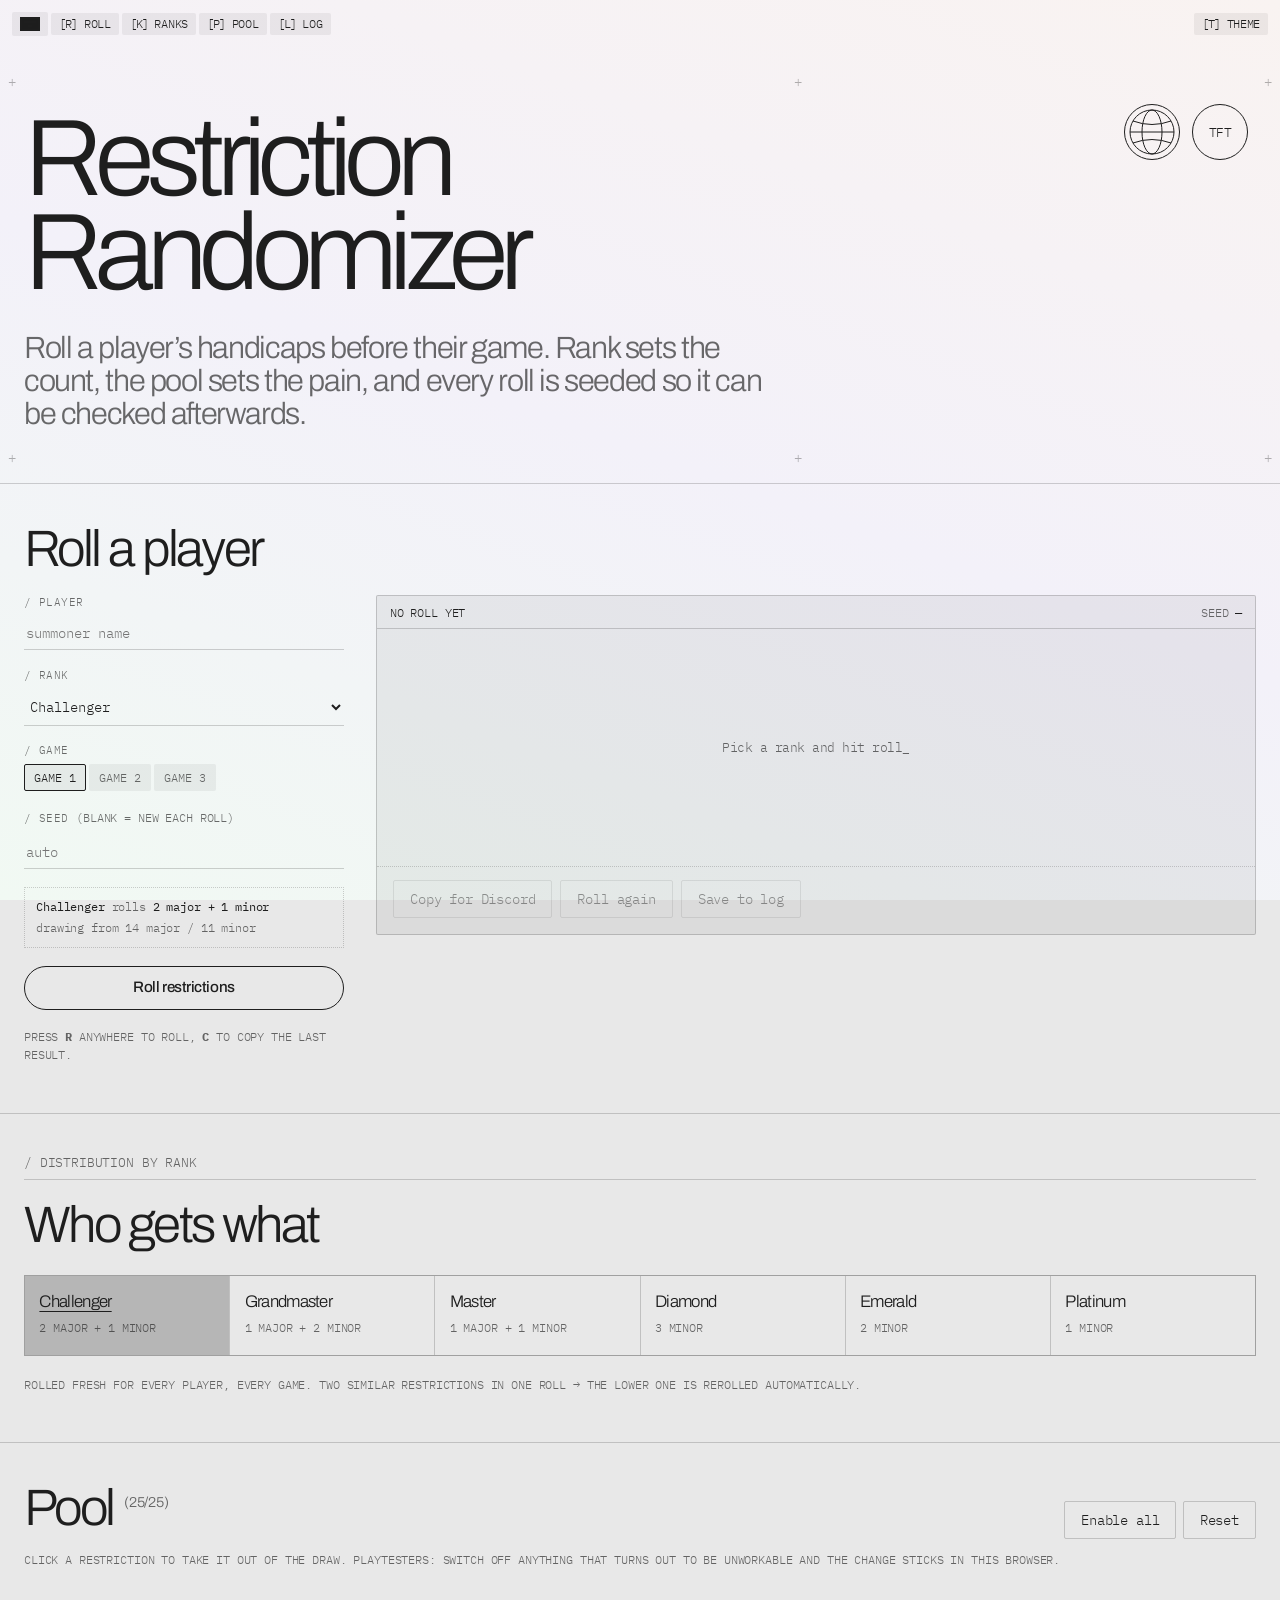
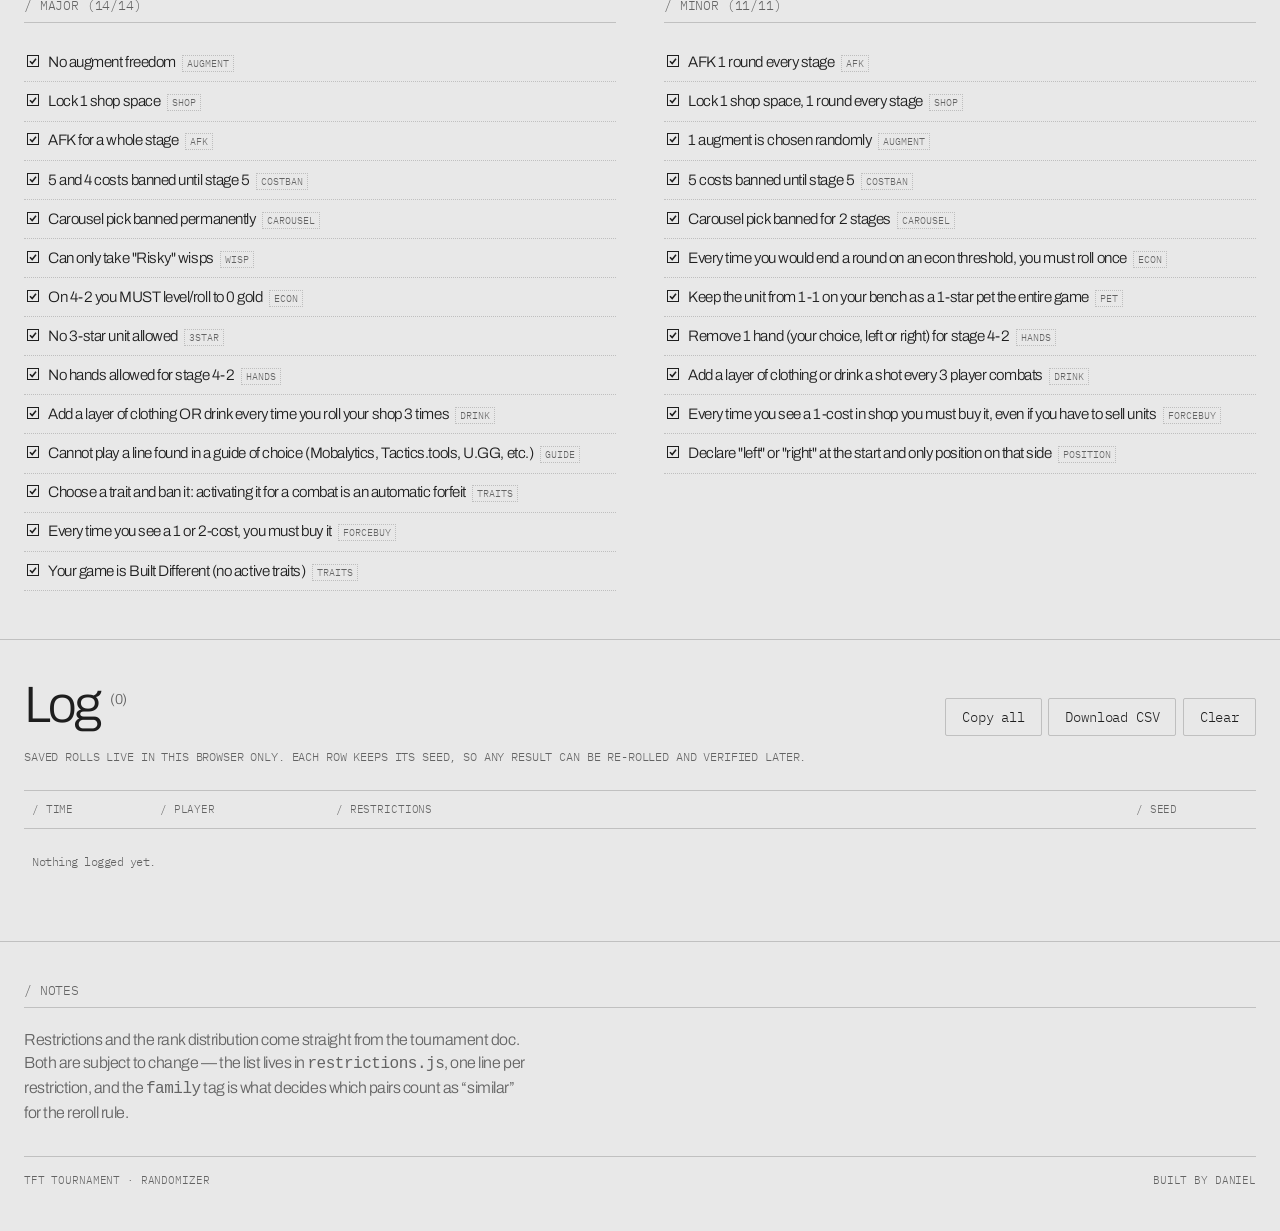
==== index.html @ 8d479c59 "TFT tournament restriction randomizer" ====
<!DOCTYPE html>
<html lang="en">
<head>
<meta charset="UTF-8">
<meta name="viewport" content="width=device-width, initial-scale=1.0">
<title>TFT Restriction Randomizer</title>
<meta name="description" content="Rolls major and minor restrictions per player, per game, by rank — for the TFT tournament.">
<link rel="preconnect" href="https://fonts.googleapis.com">
<link rel="preconnect" href="https://fonts.gstatic.com" crossorigin>
<link href="https://fonts.googleapis.com/css2?family=Archivo:wght@200;300;400;500&family=IBM+Plex+Mono:wght@300;400&display=swap" rel="stylesheet">
<link rel="stylesheet" href="styles.css">
<script>document.documentElement.classList.add('js');try{var t=localStorage.getItem('tft.theme');if(t&&t!=='light')document.documentElement.setAttribute('data-theme',t);if(matchMedia('(prefers-reduced-motion: reduce)').matches)document.documentElement.classList.add('motion-reduced');}catch(e){}</script>
<link rel="icon" href="data:image/svg+xml,<svg xmlns='http://www.w3.org/2000/svg' viewBox='0 0 16 16'><rect width='16' height='16' fill='%23011627'/><rect x='3' y='3' width='10' height='4' fill='%23F0C078'/><rect x='3' y='9' width='4' height='4' fill='%23EF5350'/><rect x='9' y='9' width='4' height='4' fill='%2375D1C4'/></svg>">
</head>
<body>

<header class="topbar">
  <a class="topbar__flag" href="#top" aria-label="Top">
    <svg viewBox="0 0 20 14" width="20" height="14" aria-hidden="true"><rect width="20" height="14" fill="var(--teal)"/><rect x="2" y="2" width="16" height="10" fill="var(--panel)"/><rect x="4" y="4" width="12" height="2" fill="var(--teal)"/><rect x="8" y="8" width="4" height="2" fill="var(--teal)"/></svg>
  </a>
  <nav class="topbar__nav" aria-label="Primary">
    <a href="#roll" data-key="r"><span class="key">[R]</span> <span class="lbl">ROLL</span></a>
    <a href="#ranks" data-key="k"><span class="key">[K]</span> <span class="lbl">RANKS</span></a>
    <a href="#pool" data-key="p"><span class="key">[P]</span> <span class="lbl">POOL</span></a>
    <a href="#log" data-key="l"><span class="key">[L]</span> <span class="lbl">LOG</span></a>
  </nav>
  <button class="topbar__btn" id="themeBtn"><span class="key">[T]</span> <span class="lbl">THEME</span></button>
</header>

<main id="top">

  <!-- ============ HERO ============ -->
  <section class="hero">
    <span class="plus" style="top:1.5rem;left:0.5rem">+</span>
    <span class="plus" style="top:1.5rem;left:62%;--d:0.4s">+</span>
    <span class="plus" style="top:1.5rem;right:0.5rem;--d:0.8s">+</span>
    <span class="plus" style="bottom:1rem;left:0.5rem;--d:1.2s">+</span>
    <span class="plus" style="bottom:1rem;left:62%;--d:0.6s">+</span>
    <span class="plus" style="bottom:1rem;right:0.5rem;--d:0.2s">+</span>

    <div class="hero__stamps">
      <span class="stamp stamp--globe" aria-hidden="true">
        <svg viewBox="0 0 48 48" width="48" height="48" fill="none" stroke="var(--gold)" stroke-width="1">
          <circle cx="24" cy="24" r="22"/>
          <ellipse cx="24" cy="24" rx="10" ry="22"/>
          <line x1="2" y1="24" x2="46" y2="24"/>
          <path d="M5 13 Q24 20 43 13"/>
          <path d="M5 35 Q24 28 43 35"/>
        </svg>
      </span>
      <span class="stamp" aria-hidden="true">TFT</span>
    </div>

    <h1 class="hero__title">Restriction <em>Randomizer</em></h1>
    <p class="hero__sub">Roll a player&rsquo;s handicaps before their game. Rank sets the count, the pool sets the pain, and every roll is seeded so it can be checked afterwards.</p>
  </section>

  <!-- ============ ROLLER ============ -->
  <section class="roll" id="roll">
    <div class="roll__head" data-reveal>
      <h2 class="title">Roll a player</h2>
    </div>
    <div class="roll__body">
      <div class="controls" data-reveal>
        <div class="field">
          <label for="playerName">/ Player</label>
          <input id="playerName" type="text" placeholder="summoner name" autocomplete="off" spellcheck="false">
        </div>

        <div class="field">
          <label for="rankSelect">/ Rank</label>
          <select id="rankSelect"></select>
        </div>

        <div class="field">
          <label id="gameLabel">/ Game</label>
          <div class="seg" id="gameSeg" role="group" aria-labelledby="gameLabel"></div>
        </div>

        <div class="field">
          <label for="seedInput">/ Seed <span class="hint">(blank = new each roll)</span></label>
          <input id="seedInput" type="text" placeholder="auto" autocomplete="off" spellcheck="false">
        </div>

        <div class="dist" id="distBox"></div>

        <button class="btn btn--pill btn--accent" id="rollBtn">Roll restrictions</button>
        <p class="hint">Press <b>R</b> anywhere to roll, <b>C</b> to copy the last result.</p>
      </div>

      <div class="plate" data-reveal>
        <div class="plate__bar">
          <span class="plate__who" id="plateWho">NO ROLL YET</span>
          <span id="plateRank"></span>
          <span class="plate__seed">SEED <b id="plateSeed">&mdash;</b></span>
        </div>
        <div class="plate__body" id="plateBody">
          <div class="plate__empty">
            <span>Pick a rank and hit roll</span>
          </div>
        </div>
        <div class="plate__actions">
          <button class="btn" id="copyBtn" disabled>Copy for Discord</button>
          <button class="btn" id="againBtn" disabled>Roll again</button>
          <button class="btn" id="saveBtn" disabled>Save to log</button>
        </div>
      </div>
    </div>
  </section>

  <!-- ============ RANKS ============ -->
  <section class="ranks" id="ranks">
    <div class="section-label">/ DISTRIBUTION BY RANK</div>
    <h2 class="title" data-reveal>Who gets what</h2>
    <div class="ranks__grid" id="ranksGrid" data-reveal></div>
    <p class="hint" style="margin-top:1.25rem">Rolled fresh for every player, every game. Two similar restrictions in one roll &rarr; the lower one is rerolled automatically.</p>
  </section>

  <!-- ============ POOL ============ -->
  <section class="pool" id="pool">
    <div class="pool__head">
      <h2 class="title" data-reveal>Pool <span class="count" id="poolCount"></span></h2>
      <div class="pool__tools">
        <button class="btn" id="poolAll">Enable all</button>
        <button class="btn" id="poolReset">Reset</button>
      </div>
    </div>
    <p class="hint" style="margin-top:0.75rem">Click a restriction to take it out of the draw. Playtesters: switch off anything that turns out to be unworkable and the change sticks in this browser.</p>
    <div class="pool__cols">
      <div>
        <div class="section-label">/ MAJOR <span class="count" id="majorCount"></span></div>
        <div id="majorList"></div>
      </div>
      <div>
        <div class="section-label">/ MINOR <span class="count" id="minorCount"></span></div>
        <div id="minorList"></div>
      </div>
    </div>
  </section>

  <!-- ============ LOG ============ -->
  <section class="log" id="log">
    <div class="log__head-row">
      <h2 class="title" data-reveal>Log <span class="count" id="logCount"></span></h2>
      <div class="log__tools">
        <button class="btn" id="logCopy">Copy all</button>
        <button class="btn" id="logCsv">Download CSV</button>
        <button class="btn" id="logClear">Clear</button>
      </div>
    </div>
    <p class="hint" style="margin-top:0.75rem">Saved rolls live in this browser only. Each row keeps its seed, so any result can be re-rolled and verified later.</p>
    <div class="log__table">
      <div class="log__head">
        <span>/ TIME</span><span>/ PLAYER</span><span>/ RESTRICTIONS</span><span>/ SEED</span>
      </div>
      <div id="logRows"></div>
    </div>
  </section>

  <!-- ============ FOOTER ============ -->
  <footer class="footer">
    <div class="section-label">/ NOTES</div>
    <p class="footer__blurb">Restrictions and the rank distribution come straight from the tournament doc. Both are subject to change &mdash; the list lives in <code>restrictions.js</code>, one line per restriction, and the <code>family</code> tag is what decides which pairs count as &ldquo;similar&rdquo; for the reroll rule.</p>
    <div class="foot">
      <span>TFT TOURNAMENT &middot; RANDOMIZER</span>
      <span>BUILT BY DANIEL</span>
    </div>
  </footer>

</main>

<div class="toast" id="toast" role="status" aria-live="polite"></div>

<script src="restrictions.js"></script>
<script src="app.js"></script>
</body>
</html>
---- styles.css ----
/* TFT Restriction Randomizer — design tokens lifted from dehpeh.dev so the two
   sites read as the same hand. Light is the default; the others override the
   same token names. */
:root {
  --red: #7A1F1F;
  --bg: #E8E8E8;
  --bg-image: linear-gradient(20deg, #F1F9F3, #F3F1F9, #F9F3F1);
  --panel: rgba(30, 30, 30, 0.06);
  --line: rgba(30, 30, 30, 0.2);
  --dim: rgba(30, 30, 30, 0.66);
  --bright: #1E1E1E;
  --teal: #1E1E1E;
  --purple: #1E1E1E;
  --gold: #1E1E1E;
  --blue: #1E1E1E;
  --sans: "Archivo", "Helvetica Neue", Helvetica, Arial, sans-serif;
  --mono: "IBM Plex Mono", "SF Mono", Menlo, monospace;
}

[data-theme="night-owl"] {
  --red: #EF5350;
  --bg: #011627;
  --bg-image: none;
  --panel: #0A2534;
  --line: #14344B;
  --dim: #5F7D97;
  --bright: #C0C7D1;
  --teal: #75D1C4;
  --purple: #9372C9;
  --gold: #F0C078;
  --blue: #6E9CF1;
}

[data-theme="amber"] {
  --red: #FF6B00;
  --bg: #0B0700;
  --bg-image: none;
  --panel: #1A1200;
  --line: #3D2B00;
  --dim: #8A6A1F;
  --bright: #FFB000;
  --teal: #FFC547;
  --purple: #D98A00;
  --gold: #FFB000;
  --blue: #FFC547;
  --sans: "IBM Plex Mono", "SF Mono", Menlo, monospace;
}

[data-theme="paper"] {
  --red: #8B2E1E;
  --bg: #FBFAF7;
  --bg-image: none;
  --panel: rgba(20, 20, 18, 0.05);
  --line: rgba(20, 20, 18, 0.18);
  --dim: rgba(20, 20, 18, 0.6);
  --bright: #141412;
  --teal: #7A4A1E;
  --purple: #7A4A1E;
  --gold: #7A4A1E;
  --blue: #7A4A1E;
}

* { margin: 0; padding: 0; box-sizing: border-box; }

html { scroll-behavior: smooth; }

body {
  background-color: var(--bg);
  background-image: var(--bg-image);
  background-attachment: fixed;
  color: var(--dim);
  font-family: var(--sans);
  font-weight: 300;
  letter-spacing: -0.03em;
  -webkit-font-smoothing: antialiased;
}

a { color: inherit; text-decoration: none; }

/* ============ MOTION ============ */
:root { --ease: cubic-bezier(0.19, 1, 0.22, 1); }

@keyframes fadein { from { opacity: 0; } to { opacity: 1; } }
@keyframes rise { from { opacity: 0; transform: translateY(16px); } to { opacity: 1; transform: none; } }
@keyframes blink { 0%, 50% { opacity: 1; } 51%, 100% { opacity: 0; } }
@keyframes drift { from { transform: translateY(0); } to { transform: translateY(4px); } }
@keyframes spin { from { transform: rotate(0deg); } to { transform: rotate(360deg); } }
@keyframes lockin {
  0% { transform: translateY(-10px); opacity: 0.35; }
  60% { transform: translateY(2px); opacity: 1; }
  100% { transform: none; opacity: 1; }
}

.js [data-reveal] { opacity: 0; transform: translateY(18px); }
.js [data-reveal].is-in {
  opacity: 1;
  transform: none;
  transition: opacity 0.5s linear, transform 0.65s var(--ease);
  transition-delay: var(--d, 0ms);
}

.hero__title { animation: rise 0.85s var(--ease) both; }
.hero__sub { animation: rise 0.85s var(--ease) 0.1s both; }
.hero__stamps { animation: fadein 0.8s ease 0.5s both; }
.plus { animation: drift 3.5s ease-in-out infinite alternate; animation-delay: var(--d, 0s); }

.theming, .theming *, .theming *::before, .theming *::after {
  transition: background-color 0.35s linear, color 0.35s linear,
              border-color 0.35s linear, fill 0.35s linear !important;
}

html.motion-reduced *,
html.motion-reduced *::before,
html.motion-reduced *::after {
  animation-duration: 0.001ms !important;
  animation-iteration-count: 1 !important;
  transition-duration: 0.001ms !important;
}

/* ============ SLOW SPECTRUM ============
   One clock for the page, same as dehpeh.dev: a registered hue swept on :root
   so every accent painted with it is at the same point in the sweep. */
@property --spectrum-hue { syntax: "<angle>"; inherits: false; initial-value: 0deg; }
@property --spectrum { syntax: "<color>"; inherits: true; initial-value: #F2A9CE; }

@keyframes spectrum-cycle { to { --spectrum-hue: 360deg; } }

:root {
  --spectrum: hsl(var(--spectrum-hue) 80% 78%);
  --spectrum-ink: #1E1E1E;
  animation: spectrum-cycle 24s linear infinite;
}

html.motion-reduced { animation: none; --spectrum-hue: 320deg; }

::selection { background: var(--spectrum); color: var(--spectrum-ink); }

/* ============ TOP BAR ============ */
.topbar {
  position: sticky;
  top: 0;
  z-index: 50;
  display: flex;
  align-items: center;
  gap: 3px;
  padding: 12px;
  background: transparent;
}

.topbar__flag {
  display: grid;
  place-items: center;
  padding: 5px 8px;
  background: var(--panel);
  border-radius: 2px;
}

.topbar__nav { display: flex; gap: 3px; flex-wrap: wrap; }

.topbar__nav a,
.topbar__btn {
  font-family: var(--mono);
  font-size: 12px;
  font-weight: 300;
  line-height: 1;
  letter-spacing: -0.025em;
  text-transform: uppercase;
  color: var(--teal);
  background: var(--panel);
  border: none;
  border-radius: 2px;
  padding: 5px 8px;
  cursor: pointer;
  transition: background 0.15s, color 0.15s;
}

.topbar__nav a:hover,
.topbar__btn:hover { background: var(--teal); color: var(--bg); }

.topbar__btn { margin-left: auto; }

.key { letter-spacing: -0.08em; }

/* Narrow phones: the bracketed key is the whole chip, so the bar stays on one
   line instead of wrapping over the first heading. */
@media (max-width: 620px) {
  .topbar .lbl { display: none; }
  .topbar__nav a, .topbar__btn { padding: 5px 6px; }
}

/* ============ SHARED ============ */
.section-label {
  font-family: var(--mono);
  font-weight: 300;
  font-size: 0.8rem;
  text-transform: uppercase;
  letter-spacing: 0.04em;
  color: var(--dim);
  border-bottom: 1px solid var(--line);
  padding-bottom: 0.5rem;
  margin-bottom: 1.25rem;
}

.btn {
  display: inline-block;
  font-family: var(--mono);
  font-size: 0.85rem;
  color: var(--bright);
  background: transparent;
  border: 1px solid var(--line);
  border-radius: 2px;
  padding: 0.55rem 1rem;
  cursor: pointer;
  transition: background 0.15s, color 0.15s, border-color 0.15s;
}

.btn:hover { background: var(--bright); color: var(--bg); border-color: var(--bright); }
.btn:disabled { opacity: 0.45; cursor: not-allowed; }
.btn:disabled:hover { background: transparent; color: var(--bright); border-color: var(--line); }

.btn.btn--pill {
  display: block;
  width: 100%;
  text-align: center;
  font-family: var(--sans);
  font-size: 0.95rem;
  font-weight: 500;
  letter-spacing: -0.03em;
  border-radius: 99px;
  padding: 12px 12px 14px;
}

.btn--accent { color: var(--teal); border-color: var(--teal); }
.btn--accent:hover { background: var(--teal); border-color: var(--teal); color: var(--bg); }

.count { color: var(--dim); font-weight: 300; }

.title .count {
  font-size: 0.28em;
  letter-spacing: -0.02em;
  vertical-align: super;
  margin-left: 0.15em;
}

.section-label, .btn, .slot__tier, .slot__meta, .slot__reroll,
.field label, .rank-card__dist, .log__head, .log__row, .foot, .pool__item,
.hint, .dist, .plate__bar, .notice, .toast { font-weight: 300; letter-spacing: -0.012em; }

button, input, select { font-weight: 300; }

.plus {
  position: absolute;
  font-family: var(--mono);
  color: var(--dim);
  opacity: 0.5;
  font-size: 0.9rem;
  pointer-events: none;
}

.title {
  font-size: clamp(2rem, 4.5vw, 3.2rem);
  font-weight: 300;
  letter-spacing: -0.05em;
  line-height: 1;
  color: var(--bright);
}

.hint {
  font-family: var(--mono);
  font-size: 0.72rem;
  text-transform: uppercase;
  color: var(--dim);
  line-height: 1.6;
}

/* ============ HERO ============ */
.hero {
  position: relative;
  padding: 4rem 1.5rem 3.25rem;
  border-bottom: 1px solid var(--line);
}

.hero__title {
  font-size: clamp(2.6rem, 8.5vw, 7rem);
  font-weight: 300;
  line-height: 0.86;
  letter-spacing: -0.07em;
  color: var(--bright);
  max-width: 14ch;
}

.hero__title em { font-style: normal; color: var(--teal); }

.hero__sub {
  margin-top: 2rem;
  font-size: clamp(1.15rem, 2.4vw, 2rem);
  font-weight: 300;
  line-height: 1.08;
  letter-spacing: -0.045em;
  max-width: 42ch;
}

.hero__stamps {
  position: absolute;
  top: 3.5rem;
  right: 2rem;
  display: flex;
  gap: 0.75rem;
}

.stamp {
  display: grid;
  place-items: center;
  width: 56px;
  height: 56px;
  border: 1px solid var(--gold);
  border-radius: 50%;
  color: var(--gold);
  font-family: var(--mono);
  font-size: 0.8rem;
}

.stamp--globe svg { animation: spin 14s linear infinite; }

@media (max-width: 700px) { .hero__stamps { display: none; } }

/* ============ ROLLER ============ */
.roll { border-bottom: 1px solid var(--line); }

.roll__head { padding: 2.5rem 1.5rem 1.25rem; }

.roll__body {
  display: grid;
  grid-template-columns: 320px minmax(0, 1fr);
  gap: 2rem;
  padding: 0 1.5rem 3rem;
  align-items: start;
}

@media (max-width: 900px) {
  .roll__body { grid-template-columns: 1fr; }
}

/* --- controls --- */
.controls { display: flex; flex-direction: column; gap: 1.1rem; }

.field { display: flex; flex-direction: column; gap: 0.45rem; }

.field label {
  font-family: var(--mono);
  font-size: 0.7rem;
  text-transform: uppercase;
  letter-spacing: 0.04em;
  color: var(--dim);
}

.field input,
.field select {
  font-family: var(--mono);
  font-size: 0.9rem;
  color: var(--bright);
  background: transparent;
  border: none;
  border-bottom: 1px solid var(--line);
  border-radius: 0;
  padding: 0.45rem 0.1rem;
  outline: none;
  transition: border-color 0.15s;
}

.field input:focus,
.field select:focus { border-bottom-color: var(--teal); }

.field select { cursor: pointer; }
.field select option { background: var(--bg); color: var(--bright); }

.seg { display: flex; gap: 3px; flex-wrap: wrap; }

.seg button {
  font-family: var(--mono);
  font-size: 0.75rem;
  text-transform: uppercase;
  color: var(--dim);
  background: var(--panel);
  border: 1px solid transparent;
  border-radius: 2px;
  padding: 5px 9px;
  cursor: pointer;
  transition: color 0.15s, border-color 0.15s, background 0.15s;
}

.seg button:hover { color: var(--bright); }
.seg button[aria-pressed="true"] { color: var(--bright); border-color: var(--bright); }

.dist {
  font-family: var(--mono);
  font-size: 0.75rem;
  color: var(--dim);
  border: 1px dotted var(--line);
  padding: 0.6rem 0.7rem;
  line-height: 1.7;
}

.dist strong { color: var(--bright); font-weight: 400; }

/* --- result plate --- */
.plate {
  border: 1px solid var(--line);
  border-radius: 2px;
  background: var(--panel);
  min-height: 340px;
  display: flex;
  flex-direction: column;
}

.plate__bar {
  display: flex;
  align-items: center;
  gap: 0.6rem;
  flex-wrap: wrap;
  padding: 0.55rem 0.8rem;
  border-bottom: 1px solid var(--line);
  font-family: var(--mono);
  font-size: 0.72rem;
  text-transform: uppercase;
  color: var(--dim);
}

.plate__who { color: var(--bright); }
.plate__seed { margin-left: auto; }
.plate__seed b { color: var(--bright); font-weight: 400; }

.plate__body { padding: 1rem; display: flex; flex-direction: column; gap: 0.6rem; flex: 1; }

.plate__empty {
  flex: 1;
  display: grid;
  place-items: center;
  text-align: center;
  font-family: var(--mono);
  font-size: 0.8rem;
  color: var(--dim);
  padding: 2rem 1rem;
  line-height: 1.9;
}

.plate__empty span::after { content: "_"; animation: blink 1.2s step-end infinite; }

.slot {
  display: grid;
  grid-template-columns: 6.5rem minmax(0, 1fr) auto;
  gap: 0.4rem 0.9rem;
  align-items: start;
  border: 1px solid var(--line);
  border-radius: 2px;
  padding: 0.85rem 0.9rem;
}

.slot.is-locked { animation: lockin 0.45s var(--ease) both; }

.slot__tier {
  font-family: var(--mono);
  font-size: 0.72rem;
  text-transform: uppercase;
  letter-spacing: 0.04em;
  border: 1px dotted currentColor;
  padding: 3px 6px;
  justify-self: start;
  white-space: nowrap;
}

.slot--major .slot__tier { color: var(--red); }
.slot--minor .slot__tier { color: var(--blue); }

.slot__text {
  font-size: clamp(1.05rem, 1.7vw, 1.4rem);
  font-weight: 300;
  letter-spacing: -0.04em;
  line-height: 1.2;
  color: var(--bright);
  min-height: 1.2em;
}

.slot.is-spinning .slot__text { color: var(--dim); }

.slot__meta {
  grid-column: 2;
  font-family: var(--mono);
  font-size: 0.66rem;
  text-transform: uppercase;
  color: var(--dim);
}

.slot__reroll {
  font-family: var(--mono);
  font-size: 0.66rem;
  text-transform: uppercase;
  color: var(--dim);
  background: none;
  border: 1px dotted var(--dim);
  border-radius: 2px;
  padding: 2px 6px;
  cursor: pointer;
  transition: color 0.15s, border-color 0.15s;
  align-self: start;
  justify-self: end;
}

.slot__reroll:hover { color: var(--teal); border-color: var(--teal); }
.slot.is-spinning .slot__reroll { visibility: hidden; }

/* On a phone the three-column slot squeezes the restriction into a two-word
   column, so the chips take a row of their own and the text runs full width. */
@media (max-width: 620px) {
  .slot { grid-template-columns: 1fr auto; }
  .slot__text, .slot__meta { grid-column: 1 / -1; }
}

.plate__actions {
  display: flex;
  gap: 0.5rem;
  flex-wrap: wrap;
  padding: 0.8rem 1rem 1rem;
  border-top: 1px dotted var(--line);
}

.notice {
  font-family: var(--mono);
  font-size: 0.72rem;
  text-transform: uppercase;
  color: var(--red);
  border: 1px dotted var(--red);
  padding: 0.5rem 0.6rem;
  line-height: 1.5;
}

/* ============ RANK REFERENCE ============ */
.ranks { padding: 2.5rem 1.5rem 3rem; border-bottom: 1px solid var(--line); }

.ranks__grid {
  display: grid;
  grid-template-columns: repeat(auto-fit, minmax(min(100%, 10rem), 1fr));
  gap: 1px;
  margin-top: 1.5rem;
  background: var(--line);
  border: 1px solid var(--line);
}

.rank-card {
  background: var(--bg);
  padding: 1rem 0.9rem 1.1rem;
  display: flex;
  flex-direction: column;
  gap: 0.5rem;
  cursor: pointer;
  border: none;
  text-align: left;
  font-family: var(--sans);
  transition: background 0.12s linear;
}

.rank-card:hover { background: var(--spectrum); }
.rank-card:hover .rank-card__name,
.rank-card:hover .rank-card__dist { color: var(--spectrum-ink); }

.rank-card[aria-pressed="true"] { background: var(--panel); }
.rank-card[aria-pressed="true"] .rank-card__name { text-decoration: underline; text-underline-offset: 4px; }

.rank-card__name {
  font-size: 1.05rem;
  letter-spacing: -0.04em;
  color: var(--bright);
}

.rank-card__dist {
  font-family: var(--mono);
  font-size: 0.72rem;
  text-transform: uppercase;
  color: var(--dim);
  line-height: 1.6;
}

/* ============ POOL ============ */
.pool { padding: 2.5rem 1.5rem 3rem; border-bottom: 1px solid var(--line); }

.pool__head, .log__head-row {
  display: flex;
  align-items: baseline;
  justify-content: space-between;
  gap: 1rem;
  flex-wrap: wrap;
}

.pool__tools, .log__tools { display: flex; gap: 0.4rem; flex-wrap: wrap; }

.pool__cols {
  display: grid;
  grid-template-columns: repeat(auto-fit, minmax(min(100%, 22rem), 1fr));
  gap: 2rem 3rem;
  margin-top: 1.75rem;
}

.pool__item {
  display: flex;
  align-items: flex-start;
  gap: 0.55rem;
  width: 100%;
  text-align: left;
  background: none;
  border: none;
  border-bottom: 1px dotted var(--line);
  padding: 0.55rem 0.2rem;
  cursor: pointer;
  color: var(--dim);
  font-family: var(--sans);
  font-size: 0.95rem;
  letter-spacing: -0.03em;
  line-height: 1.35;
  transition: color 0.12s linear;
}

.pool__item:hover { color: var(--bright); }
.pool__item.is-on { color: var(--bright); }
.pool__item.is-off .pool__label { text-decoration: line-through; opacity: 0.5; }

.pool__box { flex: none; margin-top: 3px; }

.pool__fam {
  font-family: var(--mono);
  font-size: 0.62rem;
  text-transform: uppercase;
  letter-spacing: 0;
  color: var(--dim);
  border: 1px dotted var(--line);
  padding: 1px 4px;
  margin-left: 0.4rem;
  white-space: nowrap;
}

/* ============ LOG ============ */
.log { padding: 2.5rem 1.5rem 3rem; border-bottom: 1px solid var(--line); }

.log__table { margin-top: 1.5rem; border-top: 1px solid var(--line); }

.log__head, .log__row {
  display: grid;
  grid-template-columns: 7rem 10rem minmax(0, 1fr) 7rem;
  gap: 1rem;
  padding: 0.7rem 0.5rem;
  align-items: start;
}

.log__head {
  font-family: var(--mono);
  font-size: 0.7rem;
  text-transform: uppercase;
  color: var(--dim);
  border-bottom: 1px solid var(--line);
}

.log__row {
  border-bottom: 1px dotted var(--line);
  font-size: 0.92rem;
  color: var(--bright);
  transition: background 0.12s linear;
}

.log__row:hover { background: var(--spectrum); color: var(--spectrum-ink); }
.log__row:hover .log__dim { color: var(--spectrum-ink); }

.log__dim { font-family: var(--mono); font-size: 0.72rem; color: var(--dim); }

.log__list { display: flex; flex-direction: column; gap: 0.3rem; }

.log__pick b {
  font-weight: 400;
  font-family: var(--mono);
  font-size: 0.68rem;
  text-transform: uppercase;
  margin-right: 0.4rem;
}

.log__pick--major b { color: var(--red); }
.log__pick--minor b { color: var(--blue); }
.log__row:hover .log__pick b { color: var(--spectrum-ink); }

.log__empty {
  font-family: var(--mono);
  font-size: 0.78rem;
  color: var(--dim);
  padding: 1.5rem 0.5rem;
}

@media (max-width: 720px) {
  .log__head { display: none; }
  .log__row { grid-template-columns: 1fr; gap: 0.35rem; }
}

/* ============ FOOTER ============ */
.footer { padding: 2.5rem 1.5rem 3rem; }

.footer__blurb {
  font-size: 1rem;
  line-height: 1.45;
  max-width: 56ch;
  margin-bottom: 1.25rem;
}

.foot {
  display: flex;
  justify-content: space-between;
  gap: 1rem;
  flex-wrap: wrap;
  font-family: var(--mono);
  font-size: 0.7rem;
  text-transform: uppercase;
  color: var(--dim);
  border-top: 1px solid var(--line);
  padding-top: 1rem;
  margin-top: 2rem;
}

/* ============ TOAST ============ */
.toast {
  position: fixed;
  left: 50%;
  bottom: 1.5rem;
  transform: translateX(-50%) translateY(12px);
  font-family: var(--mono);
  font-size: 0.75rem;
  text-transform: uppercase;
  color: var(--bg);
  background: var(--bright);
  border-radius: 2px;
  padding: 0.5rem 0.9rem;
  opacity: 0;
  pointer-events: none;
  transition: opacity 0.2s linear, transform 0.35s var(--ease);
  z-index: 100;
}

.toast.is-up { opacity: 1; transform: translateX(-50%) translateY(0); }
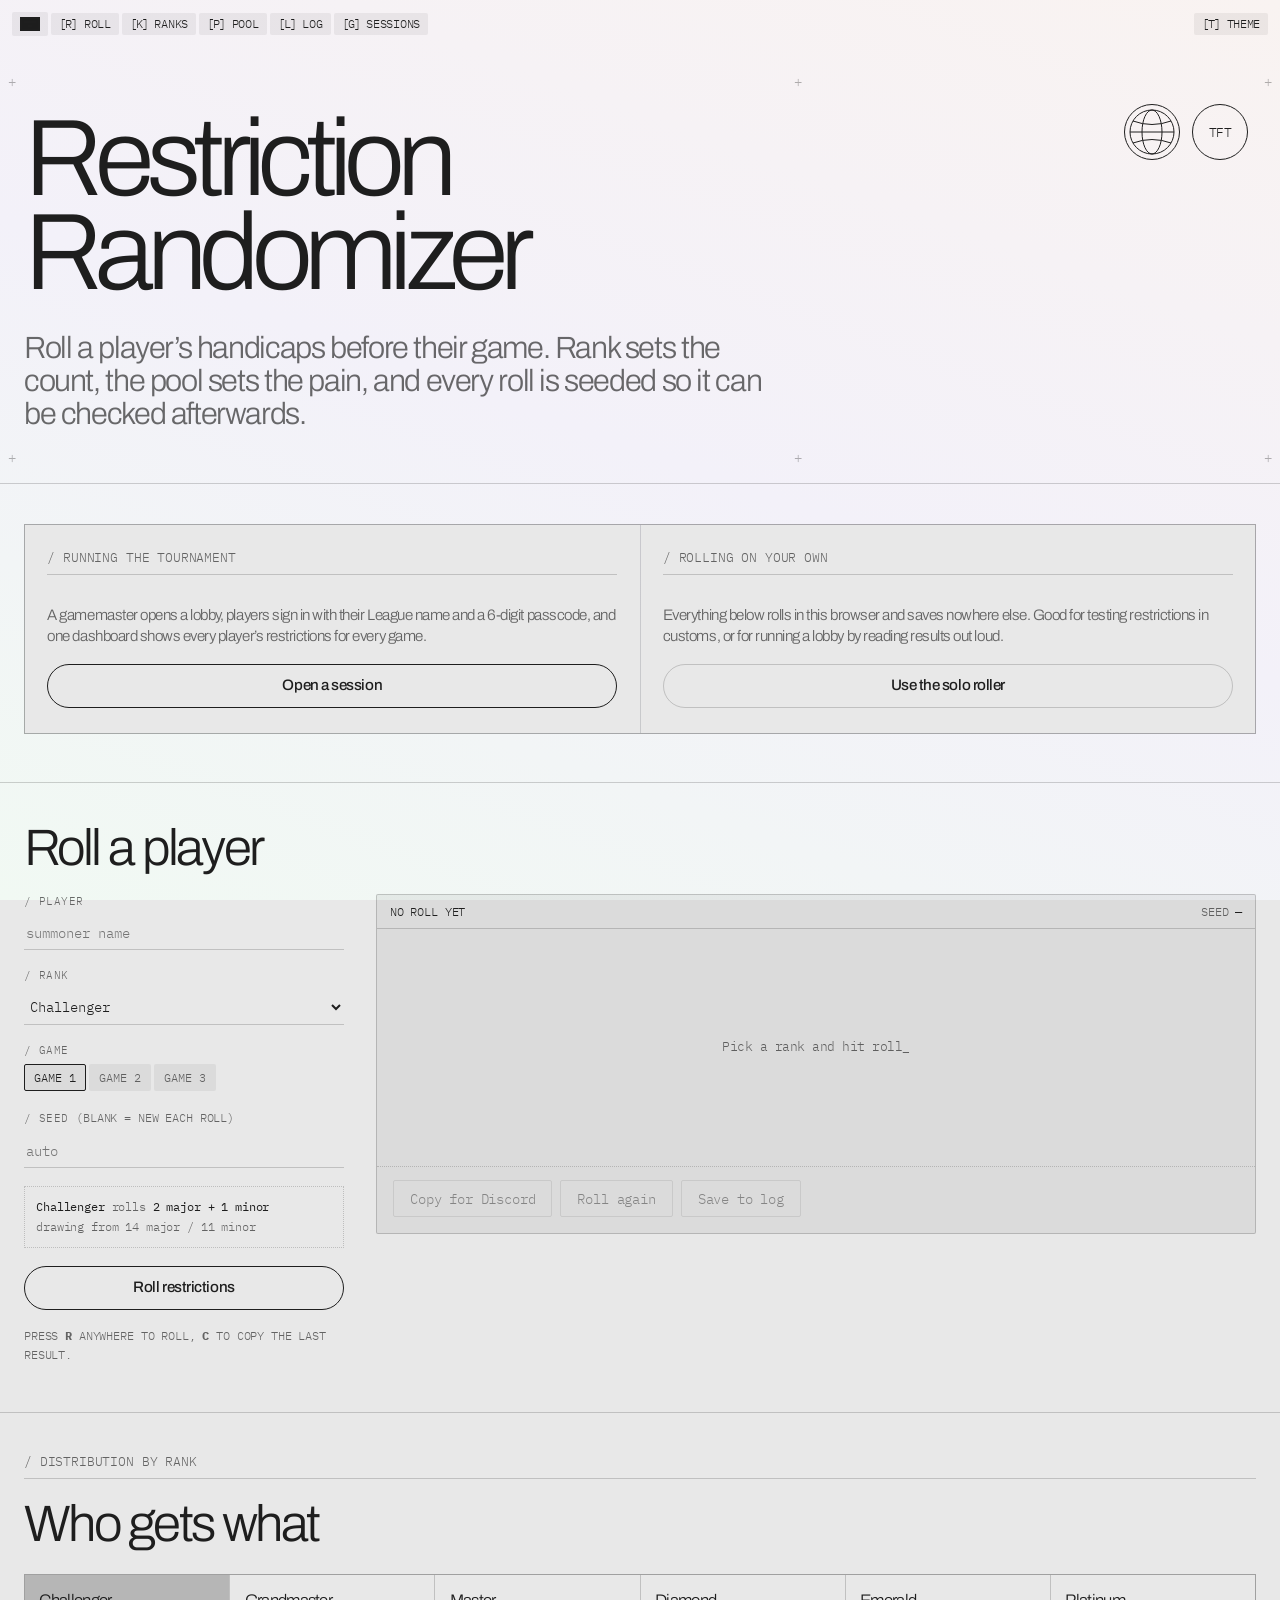
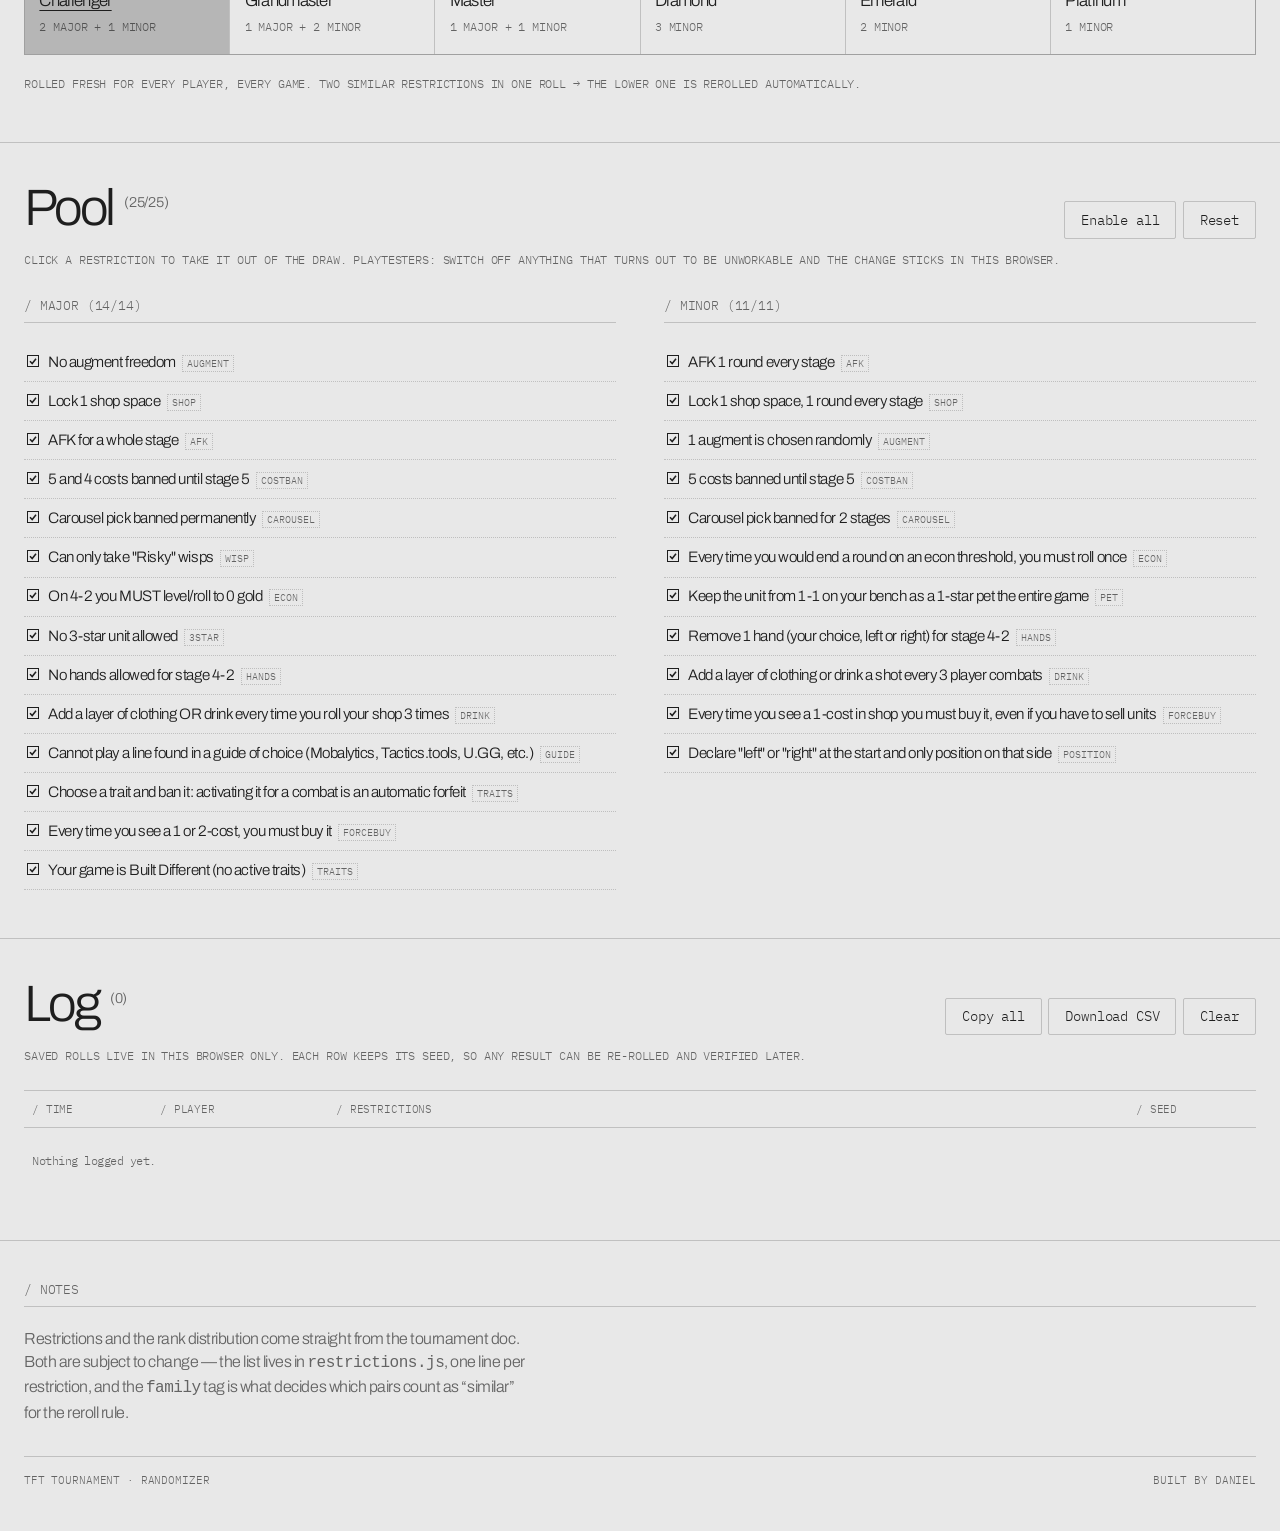
==== commit f119f30b: "Add tournament sessions: gamemaster lobbies, passcode login, live dashboard" ====
--- a/index.html
+++ b/index.html
@@ -23,6 +23,7 @@
     <a href="#ranks" data-key="k"><span class="key">[K]</span> <span class="lbl">RANKS</span></a>
     <a href="#pool" data-key="p"><span class="key">[P]</span> <span class="lbl">POOL</span></a>
     <a href="#log" data-key="l"><span class="key">[L]</span> <span class="lbl">LOG</span></a>
+    <a href="/session"><span class="key">[G]</span> <span class="lbl">SESSIONS</span></a>
   </nav>
   <button class="topbar__btn" id="themeBtn"><span class="key">[T]</span> <span class="lbl">THEME</span></button>
 </header>
@@ -53,6 +54,22 @@
 
     <h1 class="hero__title">Restriction <em>Randomizer</em></h1>
     <p class="hero__sub">Roll a player&rsquo;s handicaps before their game. Rank sets the count, the pool sets the pain, and every roll is seeded so it can be checked afterwards.</p>
+  </section>
+
+  <!-- ============ SESSIONS ============ -->
+  <section class="gate">
+    <div class="gate__grid">
+      <div class="gate__card">
+        <div class="section-label">/ RUNNING THE TOURNAMENT</div>
+        <p class="gate__blurb">A gamemaster opens a lobby, players sign in with their League name and a 6-digit passcode, and one dashboard shows every player&rsquo;s restrictions for every game.</p>
+        <a class="btn btn--pill btn--accent" href="/session">Open a session</a>
+      </div>
+      <div class="gate__card">
+        <div class="section-label">/ ROLLING ON YOUR OWN</div>
+        <p class="gate__blurb">Everything below rolls in this browser and saves nowhere else. Good for testing restrictions in customs, or for running a lobby by reading results out loud.</p>
+        <a class="btn btn--pill" href="#roll">Use the solo roller</a>
+      </div>
+    </div>
   </section>
 
   <!-- ============ ROLLER ============ -->
--- a/styles.css
+++ b/styles.css
@@ -740,3 +740,218 @@
 }
 
 .toast.is-up { opacity: 1; transform: translateX(-50%) translateY(0); }
+
+/* ============ SESSIONS ============ */
+.hero--tight { padding-bottom: 2.5rem; }
+
+.gate { padding: 2.5rem 1.5rem 3rem; border-bottom: 1px solid var(--line); }
+
+.gate__grid {
+  display: grid;
+  grid-template-columns: repeat(auto-fit, minmax(min(100%, 20rem), 1fr));
+  gap: 1px;
+  background: var(--line);
+  border: 1px solid var(--line);
+}
+
+.gate__grid--one { grid-template-columns: minmax(0, 30rem); justify-content: center; }
+
+.gate__card {
+  background: var(--bg);
+  padding: 1.5rem 1.4rem 1.6rem;
+  display: flex;
+  flex-direction: column;
+  gap: 1rem;
+}
+
+.gate__title {
+  font-size: clamp(1.6rem, 3vw, 2.2rem);
+  font-weight: 300;
+  letter-spacing: -0.05em;
+  line-height: 1;
+  color: var(--bright);
+}
+
+.gate__blurb {
+  font-size: 0.95rem;
+  line-height: 1.4;
+  color: var(--dim);
+  margin-top: -0.35rem;
+}
+
+/* ============ LOBBY BAR ============ */
+.lobby { padding: 2rem 1.5rem 1.25rem; border-bottom: 1px solid var(--line); }
+
+.lobby__bar {
+  display: flex;
+  align-items: flex-end;
+  justify-content: space-between;
+  gap: 1rem;
+  flex-wrap: wrap;
+}
+
+.lobby__meta { display: flex; align-items: center; gap: 0.5rem; flex-wrap: wrap; }
+
+.lobby__code {
+  font-family: var(--mono);
+  font-size: 1.05rem;
+  letter-spacing: 0.12em;
+  color: var(--teal);
+  border: 1px dotted var(--teal);
+  padding: 0.45rem 0.7rem;
+}
+
+.lobby__games { display: flex; gap: 3px; flex-wrap: wrap; margin-top: 1.5rem; }
+
+.gametab {
+  display: flex;
+  align-items: baseline;
+  gap: 0.5rem;
+  font-family: var(--mono);
+  font-size: 0.78rem;
+  text-transform: uppercase;
+  letter-spacing: -0.012em;
+  color: var(--dim);
+  background: var(--panel);
+  border: 1px solid transparent;
+  border-radius: 2px;
+  padding: 7px 11px;
+  cursor: pointer;
+  transition: color 0.15s, border-color 0.15s;
+}
+
+.gametab:hover { color: var(--bright); }
+.gametab[aria-pressed="true"] { color: var(--bright); border-color: var(--bright); }
+.gametab__n { font-size: 0.68rem; color: var(--dim); }
+.gametab--add { background: none; border: 1px dotted var(--line); }
+
+/* ============ YOUR PLATE ============ */
+.mine { padding: 2rem 1.5rem 2.5rem; border-bottom: 1px solid var(--line); }
+.mine .plate { background: var(--panel); }
+
+/* ============ GAMEMASTER PANEL ============ */
+.gmpanel { padding: 2rem 1.5rem 2.5rem; border-bottom: 1px solid var(--line); }
+.gmpanel__row { display: flex; gap: 0.5rem; flex-wrap: wrap; margin-bottom: 0.9rem; }
+.gmpanel__pool { margin-top: 1.5rem; border-top: 1px dotted var(--line); padding-top: 1.25rem; }
+
+/* ============ ROSTER ============ */
+.roster { padding: 2rem 1.5rem 3rem; border-bottom: 1px solid var(--line); }
+
+.roster__grid {
+  display: grid;
+  grid-template-columns: repeat(auto-fit, minmax(min(100%, 21rem), 1fr));
+  gap: 1px;
+  margin-top: 1.5rem;
+  background: var(--line);
+  border: 1px solid var(--line);
+}
+
+.pcard {
+  background: var(--bg);
+  padding: 1rem 1rem 1.1rem;
+  display: flex;
+  flex-direction: column;
+  gap: 0.75rem;
+}
+
+.pcard--me { background: var(--panel); }
+
+.pcard__head {
+  display: flex;
+  align-items: baseline;
+  justify-content: space-between;
+  gap: 0.6rem;
+  border-bottom: 1px dotted var(--line);
+  padding-bottom: 0.6rem;
+}
+
+.pcard__name {
+  font-size: 1.1rem;
+  letter-spacing: -0.04em;
+  color: var(--bright);
+  overflow-wrap: anywhere;
+}
+
+.pcard__tags { display: flex; gap: 0.35rem; flex: none; }
+
+.tag {
+  font-family: var(--mono);
+  font-size: 0.65rem;
+  text-transform: uppercase;
+  letter-spacing: 0;
+  color: var(--dim);
+  border: 1px dotted var(--line);
+  padding: 2px 5px;
+  white-space: nowrap;
+}
+
+.tag--gm { color: var(--gold); border-color: var(--gold); }
+
+.pcard__list { list-style: none; display: flex; flex-direction: column; gap: 0.55rem; }
+
+.pcard__pick {
+  display: grid;
+  grid-template-columns: 4.2rem minmax(0, 1fr) auto;
+  gap: 0.5rem;
+  align-items: start;
+  font-size: 0.92rem;
+  line-height: 1.3;
+  color: var(--bright);
+}
+
+.pcard__pick b {
+  font-family: var(--mono);
+  font-size: 0.62rem;
+  font-weight: 400;
+  text-transform: uppercase;
+  letter-spacing: 0;
+  border: 1px dotted currentColor;
+  padding: 2px 4px;
+  justify-self: start;
+}
+
+.pcard__pick--major b { color: var(--red); }
+.pcard__pick--minor b { color: var(--blue); }
+
+.pcard__seed {
+  font-family: var(--mono);
+  font-size: 0.65rem;
+  text-transform: uppercase;
+  color: var(--dim);
+}
+
+.pcard__waiting {
+  font-family: var(--mono);
+  font-size: 0.75rem;
+  text-transform: uppercase;
+  color: var(--dim);
+  padding: 0.8rem 0;
+}
+
+.pcard__gm {
+  display: flex;
+  align-items: center;
+  gap: 0.35rem;
+  flex-wrap: wrap;
+  border-top: 1px dotted var(--line);
+  padding-top: 0.7rem;
+  margin-top: auto;
+}
+
+.pcard__rank {
+  font-family: var(--mono);
+  font-size: 0.68rem;
+  color: var(--bright);
+  background: transparent;
+  border: 1px dotted var(--line);
+  border-radius: 2px;
+  padding: 3px 4px;
+  cursor: pointer;
+}
+
+.pcard__rank option { background: var(--bg); color: var(--bright); }
+
+@media (max-width: 620px) {
+  .pcard__pick { grid-template-columns: 1fr auto; }
+  .pcard__pick span { grid-column: 1 / -1; }
+}
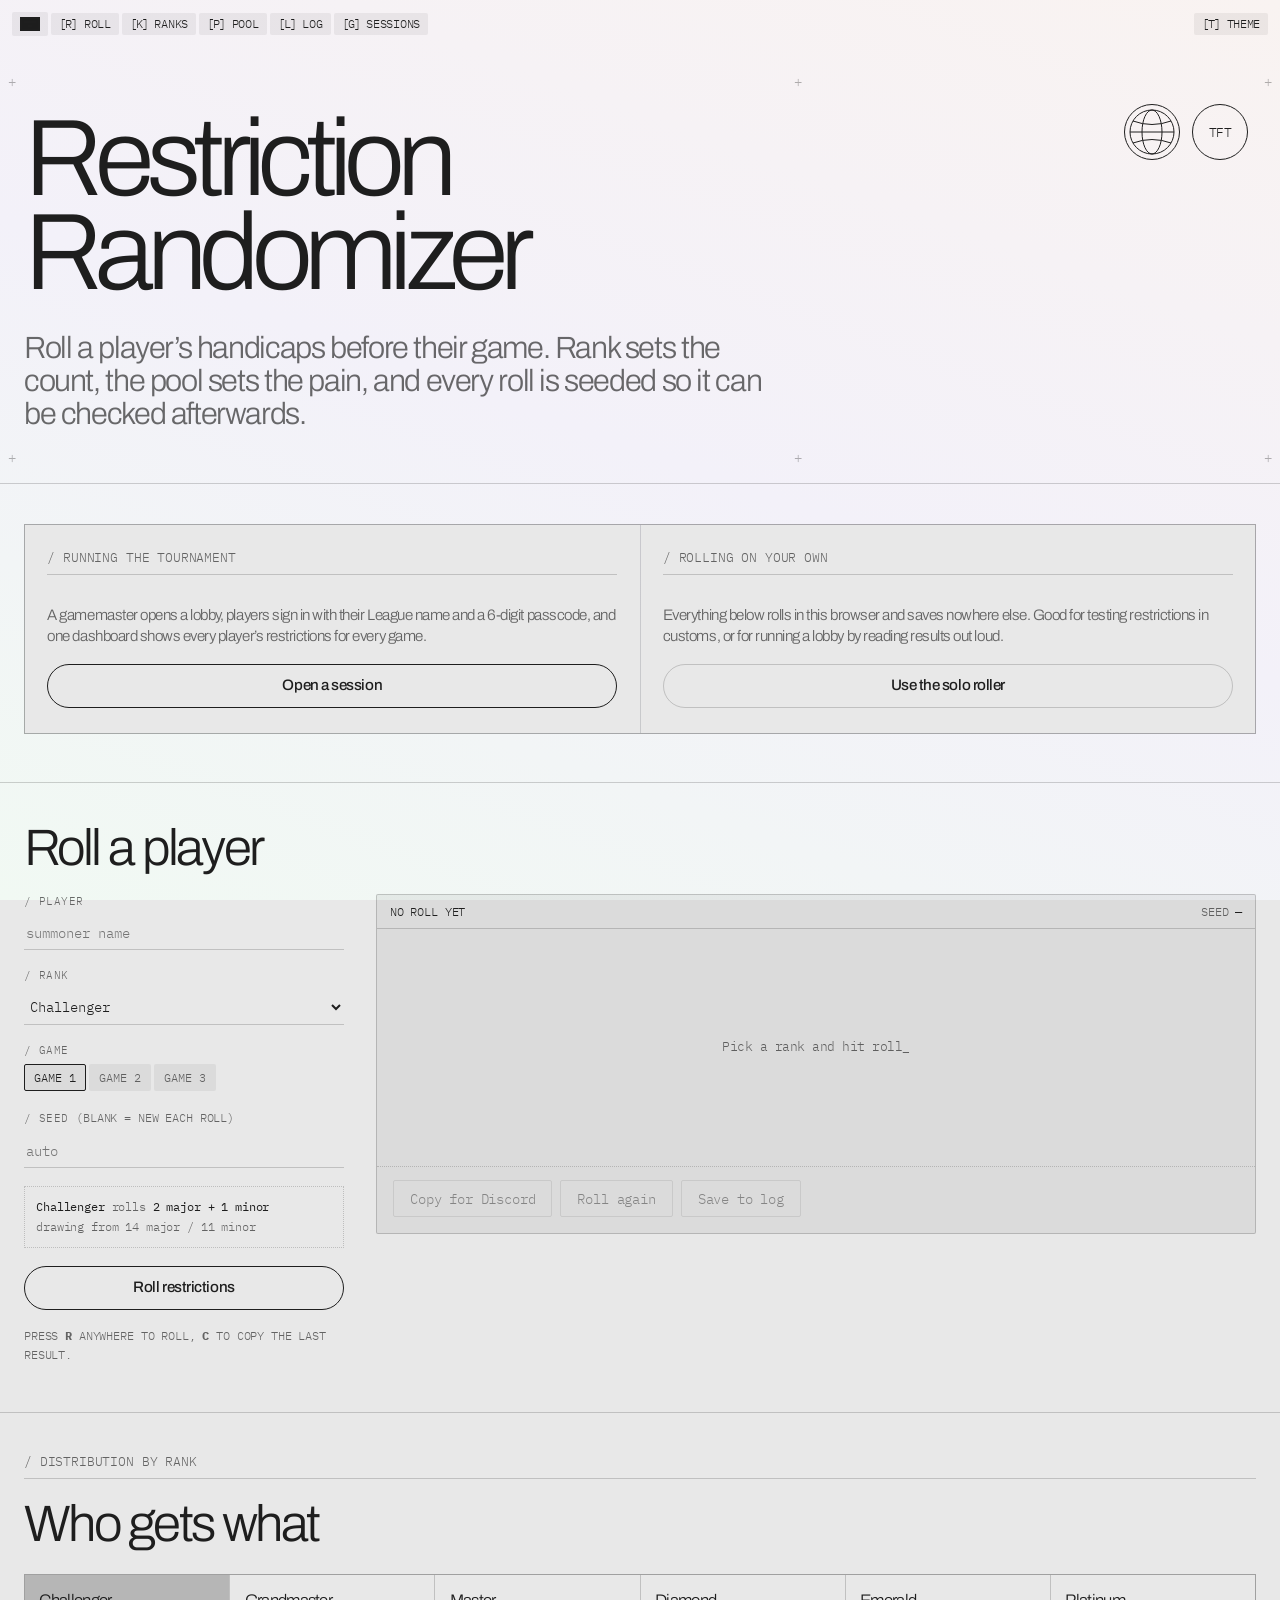
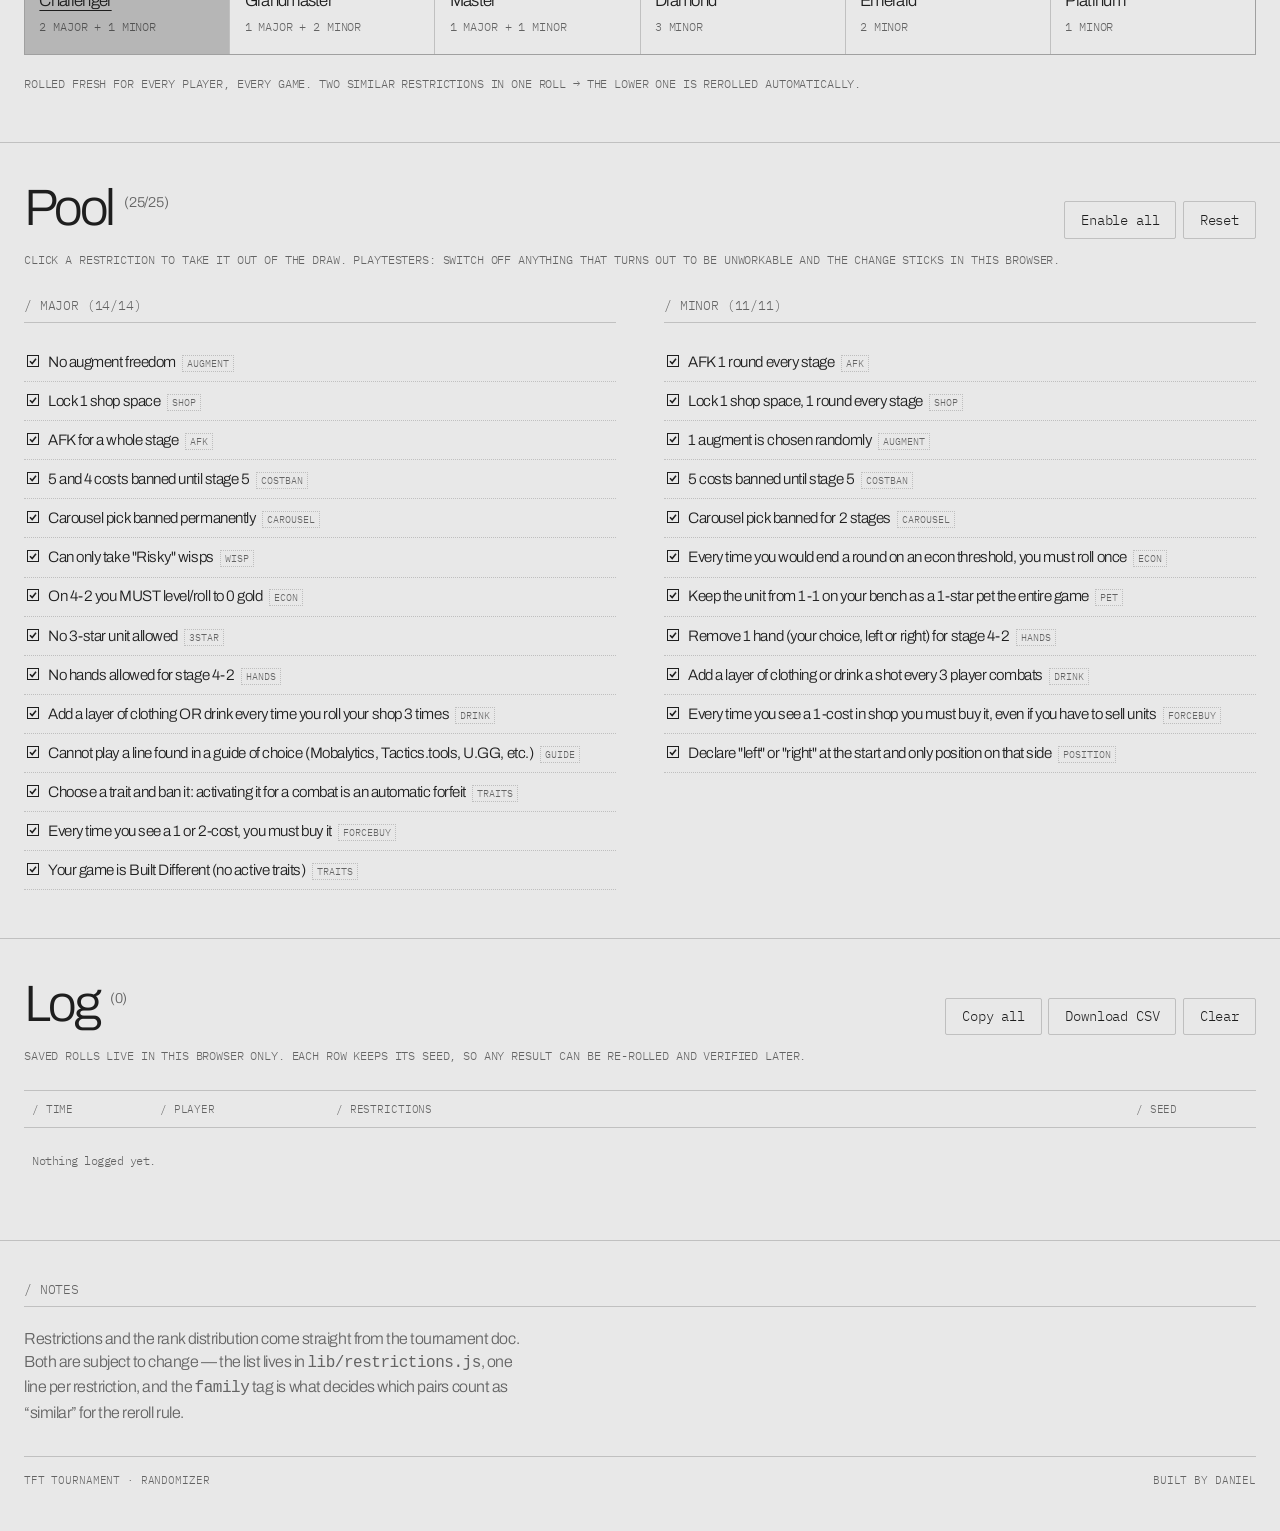
==== commit e0fab9d7: "Move client assets out of the repo root so Vercel stops treating app.js as a server entrypoint" ====
--- a/index.html
+++ b/index.html
@@ -8,7 +8,7 @@
 <link rel="preconnect" href="https://fonts.googleapis.com">
 <link rel="preconnect" href="https://fonts.gstatic.com" crossorigin>
 <link href="https://fonts.googleapis.com/css2?family=Archivo:wght@200;300;400;500&family=IBM+Plex+Mono:wght@300;400&display=swap" rel="stylesheet">
-<link rel="stylesheet" href="styles.css">
+<link rel="stylesheet" href="/assets/styles.css">
 <script>document.documentElement.classList.add('js');try{var t=localStorage.getItem('tft.theme');if(t&&t!=='light')document.documentElement.setAttribute('data-theme',t);if(matchMedia('(prefers-reduced-motion: reduce)').matches)document.documentElement.classList.add('motion-reduced');}catch(e){}</script>
 <link rel="icon" href="data:image/svg+xml,<svg xmlns='http://www.w3.org/2000/svg' viewBox='0 0 16 16'><rect width='16' height='16' fill='%23011627'/><rect x='3' y='3' width='10' height='4' fill='%23F0C078'/><rect x='3' y='9' width='4' height='4' fill='%23EF5350'/><rect x='9' y='9' width='4' height='4' fill='%2375D1C4'/></svg>">
 </head>
@@ -177,7 +177,7 @@
   <!-- ============ FOOTER ============ -->
   <footer class="footer">
     <div class="section-label">/ NOTES</div>
-    <p class="footer__blurb">Restrictions and the rank distribution come straight from the tournament doc. Both are subject to change &mdash; the list lives in <code>restrictions.js</code>, one line per restriction, and the <code>family</code> tag is what decides which pairs count as &ldquo;similar&rdquo; for the reroll rule.</p>
+    <p class="footer__blurb">Restrictions and the rank distribution come straight from the tournament doc. Both are subject to change &mdash; the list lives in <code>lib/restrictions.js</code>, one line per restriction, and the <code>family</code> tag is what decides which pairs count as &ldquo;similar&rdquo; for the reroll rule.</p>
     <div class="foot">
       <span>TFT TOURNAMENT &middot; RANDOMIZER</span>
       <span>BUILT BY DANIEL</span>
@@ -188,7 +188,7 @@
 
 <div class="toast" id="toast" role="status" aria-live="polite"></div>
 
-<script src="restrictions.js"></script>
-<script src="app.js"></script>
+<script src="/lib/restrictions.js"></script>
+<script src="/assets/app.js"></script>
 </body>
 </html>
--- a/assets/styles.css
+++ b/assets/styles.css
@@ -0,0 +1,957 @@
+/* TFT Restriction Randomizer — design tokens lifted from dehpeh.dev so the two
+   sites read as the same hand. Light is the default; the others override the
+   same token names. */
+:root {
+  --red: #7A1F1F;
+  --bg: #E8E8E8;
+  --bg-image: linear-gradient(20deg, #F1F9F3, #F3F1F9, #F9F3F1);
+  --panel: rgba(30, 30, 30, 0.06);
+  --line: rgba(30, 30, 30, 0.2);
+  --dim: rgba(30, 30, 30, 0.66);
+  --bright: #1E1E1E;
+  --teal: #1E1E1E;
+  --purple: #1E1E1E;
+  --gold: #1E1E1E;
+  --blue: #1E1E1E;
+  --sans: "Archivo", "Helvetica Neue", Helvetica, Arial, sans-serif;
+  --mono: "IBM Plex Mono", "SF Mono", Menlo, monospace;
+}
+
+[data-theme="night-owl"] {
+  --red: #EF5350;
+  --bg: #011627;
+  --bg-image: none;
+  --panel: #0A2534;
+  --line: #14344B;
+  --dim: #5F7D97;
+  --bright: #C0C7D1;
+  --teal: #75D1C4;
+  --purple: #9372C9;
+  --gold: #F0C078;
+  --blue: #6E9CF1;
+}
+
+[data-theme="amber"] {
+  --red: #FF6B00;
+  --bg: #0B0700;
+  --bg-image: none;
+  --panel: #1A1200;
+  --line: #3D2B00;
+  --dim: #8A6A1F;
+  --bright: #FFB000;
+  --teal: #FFC547;
+  --purple: #D98A00;
+  --gold: #FFB000;
+  --blue: #FFC547;
+  --sans: "IBM Plex Mono", "SF Mono", Menlo, monospace;
+}
+
+[data-theme="paper"] {
+  --red: #8B2E1E;
+  --bg: #FBFAF7;
+  --bg-image: none;
+  --panel: rgba(20, 20, 18, 0.05);
+  --line: rgba(20, 20, 18, 0.18);
+  --dim: rgba(20, 20, 18, 0.6);
+  --bright: #141412;
+  --teal: #7A4A1E;
+  --purple: #7A4A1E;
+  --gold: #7A4A1E;
+  --blue: #7A4A1E;
+}
+
+* { margin: 0; padding: 0; box-sizing: border-box; }
+
+html { scroll-behavior: smooth; }
+
+body {
+  background-color: var(--bg);
+  background-image: var(--bg-image);
+  background-attachment: fixed;
+  color: var(--dim);
+  font-family: var(--sans);
+  font-weight: 300;
+  letter-spacing: -0.03em;
+  -webkit-font-smoothing: antialiased;
+}
+
+a { color: inherit; text-decoration: none; }
+
+/* ============ MOTION ============ */
+:root { --ease: cubic-bezier(0.19, 1, 0.22, 1); }
+
+@keyframes fadein { from { opacity: 0; } to { opacity: 1; } }
+@keyframes rise { from { opacity: 0; transform: translateY(16px); } to { opacity: 1; transform: none; } }
+@keyframes blink { 0%, 50% { opacity: 1; } 51%, 100% { opacity: 0; } }
+@keyframes drift { from { transform: translateY(0); } to { transform: translateY(4px); } }
+@keyframes spin { from { transform: rotate(0deg); } to { transform: rotate(360deg); } }
+@keyframes lockin {
+  0% { transform: translateY(-10px); opacity: 0.35; }
+  60% { transform: translateY(2px); opacity: 1; }
+  100% { transform: none; opacity: 1; }
+}
+
+.js [data-reveal] { opacity: 0; transform: translateY(18px); }
+.js [data-reveal].is-in {
+  opacity: 1;
+  transform: none;
+  transition: opacity 0.5s linear, transform 0.65s var(--ease);
+  transition-delay: var(--d, 0ms);
+}
+
+.hero__title { animation: rise 0.85s var(--ease) both; }
+.hero__sub { animation: rise 0.85s var(--ease) 0.1s both; }
+.hero__stamps { animation: fadein 0.8s ease 0.5s both; }
+.plus { animation: drift 3.5s ease-in-out infinite alternate; animation-delay: var(--d, 0s); }
+
+.theming, .theming *, .theming *::before, .theming *::after {
+  transition: background-color 0.35s linear, color 0.35s linear,
+              border-color 0.35s linear, fill 0.35s linear !important;
+}
+
+html.motion-reduced *,
+html.motion-reduced *::before,
+html.motion-reduced *::after {
+  animation-duration: 0.001ms !important;
+  animation-iteration-count: 1 !important;
+  transition-duration: 0.001ms !important;
+}
+
+/* ============ SLOW SPECTRUM ============
+   One clock for the page, same as dehpeh.dev: a registered hue swept on :root
+   so every accent painted with it is at the same point in the sweep. */
+@property --spectrum-hue { syntax: "<angle>"; inherits: false; initial-value: 0deg; }
+@property --spectrum { syntax: "<color>"; inherits: true; initial-value: #F2A9CE; }
+
+@keyframes spectrum-cycle { to { --spectrum-hue: 360deg; } }
+
+:root {
+  --spectrum: hsl(var(--spectrum-hue) 80% 78%);
+  --spectrum-ink: #1E1E1E;
+  animation: spectrum-cycle 24s linear infinite;
+}
+
+html.motion-reduced { animation: none; --spectrum-hue: 320deg; }
+
+::selection { background: var(--spectrum); color: var(--spectrum-ink); }
+
+/* ============ TOP BAR ============ */
+.topbar {
+  position: sticky;
+  top: 0;
+  z-index: 50;
+  display: flex;
+  align-items: center;
+  gap: 3px;
+  padding: 12px;
+  background: transparent;
+}
+
+.topbar__flag {
+  display: grid;
+  place-items: center;
+  padding: 5px 8px;
+  background: var(--panel);
+  border-radius: 2px;
+}
+
+.topbar__nav { display: flex; gap: 3px; flex-wrap: wrap; }
+
+.topbar__nav a,
+.topbar__btn {
+  font-family: var(--mono);
+  font-size: 12px;
+  font-weight: 300;
+  line-height: 1;
+  letter-spacing: -0.025em;
+  text-transform: uppercase;
+  color: var(--teal);
+  background: var(--panel);
+  border: none;
+  border-radius: 2px;
+  padding: 5px 8px;
+  cursor: pointer;
+  transition: background 0.15s, color 0.15s;
+}
+
+.topbar__nav a:hover,
+.topbar__btn:hover { background: var(--teal); color: var(--bg); }
+
+.topbar__btn { margin-left: auto; }
+
+.key { letter-spacing: -0.08em; }
+
+/* Narrow phones: the bracketed key is the whole chip, so the bar stays on one
+   line instead of wrapping over the first heading. */
+@media (max-width: 620px) {
+  .topbar .lbl { display: none; }
+  .topbar__nav a, .topbar__btn { padding: 5px 6px; }
+}
+
+/* ============ SHARED ============ */
+.section-label {
+  font-family: var(--mono);
+  font-weight: 300;
+  font-size: 0.8rem;
+  text-transform: uppercase;
+  letter-spacing: 0.04em;
+  color: var(--dim);
+  border-bottom: 1px solid var(--line);
+  padding-bottom: 0.5rem;
+  margin-bottom: 1.25rem;
+}
+
+.btn {
+  display: inline-block;
+  font-family: var(--mono);
+  font-size: 0.85rem;
+  color: var(--bright);
+  background: transparent;
+  border: 1px solid var(--line);
+  border-radius: 2px;
+  padding: 0.55rem 1rem;
+  cursor: pointer;
+  transition: background 0.15s, color 0.15s, border-color 0.15s;
+}
+
+.btn:hover { background: var(--bright); color: var(--bg); border-color: var(--bright); }
+.btn:disabled { opacity: 0.45; cursor: not-allowed; }
+.btn:disabled:hover { background: transparent; color: var(--bright); border-color: var(--line); }
+
+.btn.btn--pill {
+  display: block;
+  width: 100%;
+  text-align: center;
+  font-family: var(--sans);
+  font-size: 0.95rem;
+  font-weight: 500;
+  letter-spacing: -0.03em;
+  border-radius: 99px;
+  padding: 12px 12px 14px;
+}
+
+.btn--accent { color: var(--teal); border-color: var(--teal); }
+.btn--accent:hover { background: var(--teal); border-color: var(--teal); color: var(--bg); }
+
+.count { color: var(--dim); font-weight: 300; }
+
+.title .count {
+  font-size: 0.28em;
+  letter-spacing: -0.02em;
+  vertical-align: super;
+  margin-left: 0.15em;
+}
+
+.section-label, .btn, .slot__tier, .slot__meta, .slot__reroll,
+.field label, .rank-card__dist, .log__head, .log__row, .foot, .pool__item,
+.hint, .dist, .plate__bar, .notice, .toast { font-weight: 300; letter-spacing: -0.012em; }
+
+button, input, select { font-weight: 300; }
+
+.plus {
+  position: absolute;
+  font-family: var(--mono);
+  color: var(--dim);
+  opacity: 0.5;
+  font-size: 0.9rem;
+  pointer-events: none;
+}
+
+.title {
+  font-size: clamp(2rem, 4.5vw, 3.2rem);
+  font-weight: 300;
+  letter-spacing: -0.05em;
+  line-height: 1;
+  color: var(--bright);
+}
+
+.hint {
+  font-family: var(--mono);
+  font-size: 0.72rem;
+  text-transform: uppercase;
+  color: var(--dim);
+  line-height: 1.6;
+}
+
+/* ============ HERO ============ */
+.hero {
+  position: relative;
+  padding: 4rem 1.5rem 3.25rem;
+  border-bottom: 1px solid var(--line);
+}
+
+.hero__title {
+  font-size: clamp(2.6rem, 8.5vw, 7rem);
+  font-weight: 300;
+  line-height: 0.86;
+  letter-spacing: -0.07em;
+  color: var(--bright);
+  max-width: 14ch;
+}
+
+.hero__title em { font-style: normal; color: var(--teal); }
+
+.hero__sub {
+  margin-top: 2rem;
+  font-size: clamp(1.15rem, 2.4vw, 2rem);
+  font-weight: 300;
+  line-height: 1.08;
+  letter-spacing: -0.045em;
+  max-width: 42ch;
+}
+
+.hero__stamps {
+  position: absolute;
+  top: 3.5rem;
+  right: 2rem;
+  display: flex;
+  gap: 0.75rem;
+}
+
+.stamp {
+  display: grid;
+  place-items: center;
+  width: 56px;
+  height: 56px;
+  border: 1px solid var(--gold);
+  border-radius: 50%;
+  color: var(--gold);
+  font-family: var(--mono);
+  font-size: 0.8rem;
+}
+
+.stamp--globe svg { animation: spin 14s linear infinite; }
+
+@media (max-width: 700px) { .hero__stamps { display: none; } }
+
+/* ============ ROLLER ============ */
+.roll { border-bottom: 1px solid var(--line); }
+
+.roll__head { padding: 2.5rem 1.5rem 1.25rem; }
+
+.roll__body {
+  display: grid;
+  grid-template-columns: 320px minmax(0, 1fr);
+  gap: 2rem;
+  padding: 0 1.5rem 3rem;
+  align-items: start;
+}
+
+@media (max-width: 900px) {
+  .roll__body { grid-template-columns: 1fr; }
+}
+
+/* --- controls --- */
+.controls { display: flex; flex-direction: column; gap: 1.1rem; }
+
+.field { display: flex; flex-direction: column; gap: 0.45rem; }
+
+.field label {
+  font-family: var(--mono);
+  font-size: 0.7rem;
+  text-transform: uppercase;
+  letter-spacing: 0.04em;
+  color: var(--dim);
+}
+
+.field input,
+.field select {
+  font-family: var(--mono);
+  font-size: 0.9rem;
+  color: var(--bright);
+  background: transparent;
+  border: none;
+  border-bottom: 1px solid var(--line);
+  border-radius: 0;
+  padding: 0.45rem 0.1rem;
+  outline: none;
+  transition: border-color 0.15s;
+}
+
+.field input:focus,
+.field select:focus { border-bottom-color: var(--teal); }
+
+.field select { cursor: pointer; }
+.field select option { background: var(--bg); color: var(--bright); }
+
+.seg { display: flex; gap: 3px; flex-wrap: wrap; }
+
+.seg button {
+  font-family: var(--mono);
+  font-size: 0.75rem;
+  text-transform: uppercase;
+  color: var(--dim);
+  background: var(--panel);
+  border: 1px solid transparent;
+  border-radius: 2px;
+  padding: 5px 9px;
+  cursor: pointer;
+  transition: color 0.15s, border-color 0.15s, background 0.15s;
+}
+
+.seg button:hover { color: var(--bright); }
+.seg button[aria-pressed="true"] { color: var(--bright); border-color: var(--bright); }
+
+.dist {
+  font-family: var(--mono);
+  font-size: 0.75rem;
+  color: var(--dim);
+  border: 1px dotted var(--line);
+  padding: 0.6rem 0.7rem;
+  line-height: 1.7;
+}
+
+.dist strong { color: var(--bright); font-weight: 400; }
+
+/* --- result plate --- */
+.plate {
+  border: 1px solid var(--line);
+  border-radius: 2px;
+  background: var(--panel);
+  min-height: 340px;
+  display: flex;
+  flex-direction: column;
+}
+
+.plate__bar {
+  display: flex;
+  align-items: center;
+  gap: 0.6rem;
+  flex-wrap: wrap;
+  padding: 0.55rem 0.8rem;
+  border-bottom: 1px solid var(--line);
+  font-family: var(--mono);
+  font-size: 0.72rem;
+  text-transform: uppercase;
+  color: var(--dim);
+}
+
+.plate__who { color: var(--bright); }
+.plate__seed { margin-left: auto; }
+.plate__seed b { color: var(--bright); font-weight: 400; }
+
+.plate__body { padding: 1rem; display: flex; flex-direction: column; gap: 0.6rem; flex: 1; }
+
+.plate__empty {
+  flex: 1;
+  display: grid;
+  place-items: center;
+  text-align: center;
+  font-family: var(--mono);
+  font-size: 0.8rem;
+  color: var(--dim);
+  padding: 2rem 1rem;
+  line-height: 1.9;
+}
+
+.plate__empty span::after { content: "_"; animation: blink 1.2s step-end infinite; }
+
+.slot {
+  display: grid;
+  grid-template-columns: 6.5rem minmax(0, 1fr) auto;
+  gap: 0.4rem 0.9rem;
+  align-items: start;
+  border: 1px solid var(--line);
+  border-radius: 2px;
+  padding: 0.85rem 0.9rem;
+}
+
+.slot.is-locked { animation: lockin 0.45s var(--ease) both; }
+
+.slot__tier {
+  font-family: var(--mono);
+  font-size: 0.72rem;
+  text-transform: uppercase;
+  letter-spacing: 0.04em;
+  border: 1px dotted currentColor;
+  padding: 3px 6px;
+  justify-self: start;
+  white-space: nowrap;
+}
+
+.slot--major .slot__tier { color: var(--red); }
+.slot--minor .slot__tier { color: var(--blue); }
+
+.slot__text {
+  font-size: clamp(1.05rem, 1.7vw, 1.4rem);
+  font-weight: 300;
+  letter-spacing: -0.04em;
+  line-height: 1.2;
+  color: var(--bright);
+  min-height: 1.2em;
+}
+
+.slot.is-spinning .slot__text { color: var(--dim); }
+
+.slot__meta {
+  grid-column: 2;
+  font-family: var(--mono);
+  font-size: 0.66rem;
+  text-transform: uppercase;
+  color: var(--dim);
+}
+
+.slot__reroll {
+  font-family: var(--mono);
+  font-size: 0.66rem;
+  text-transform: uppercase;
+  color: var(--dim);
+  background: none;
+  border: 1px dotted var(--dim);
+  border-radius: 2px;
+  padding: 2px 6px;
+  cursor: pointer;
+  transition: color 0.15s, border-color 0.15s;
+  align-self: start;
+  justify-self: end;
+}
+
+.slot__reroll:hover { color: var(--teal); border-color: var(--teal); }
+.slot.is-spinning .slot__reroll { visibility: hidden; }
+
+/* On a phone the three-column slot squeezes the restriction into a two-word
+   column, so the chips take a row of their own and the text runs full width. */
+@media (max-width: 620px) {
+  .slot { grid-template-columns: 1fr auto; }
+  .slot__text, .slot__meta { grid-column: 1 / -1; }
+}
+
+.plate__actions {
+  display: flex;
+  gap: 0.5rem;
+  flex-wrap: wrap;
+  padding: 0.8rem 1rem 1rem;
+  border-top: 1px dotted var(--line);
+}
+
+.notice {
+  font-family: var(--mono);
+  font-size: 0.72rem;
+  text-transform: uppercase;
+  color: var(--red);
+  border: 1px dotted var(--red);
+  padding: 0.5rem 0.6rem;
+  line-height: 1.5;
+}
+
+/* ============ RANK REFERENCE ============ */
+.ranks { padding: 2.5rem 1.5rem 3rem; border-bottom: 1px solid var(--line); }
+
+.ranks__grid {
+  display: grid;
+  grid-template-columns: repeat(auto-fit, minmax(min(100%, 10rem), 1fr));
+  gap: 1px;
+  margin-top: 1.5rem;
+  background: var(--line);
+  border: 1px solid var(--line);
+}
+
+.rank-card {
+  background: var(--bg);
+  padding: 1rem 0.9rem 1.1rem;
+  display: flex;
+  flex-direction: column;
+  gap: 0.5rem;
+  cursor: pointer;
+  border: none;
+  text-align: left;
+  font-family: var(--sans);
+  transition: background 0.12s linear;
+}
+
+.rank-card:hover { background: var(--spectrum); }
+.rank-card:hover .rank-card__name,
+.rank-card:hover .rank-card__dist { color: var(--spectrum-ink); }
+
+.rank-card[aria-pressed="true"] { background: var(--panel); }
+.rank-card[aria-pressed="true"] .rank-card__name { text-decoration: underline; text-underline-offset: 4px; }
+
+.rank-card__name {
+  font-size: 1.05rem;
+  letter-spacing: -0.04em;
+  color: var(--bright);
+}
+
+.rank-card__dist {
+  font-family: var(--mono);
+  font-size: 0.72rem;
+  text-transform: uppercase;
+  color: var(--dim);
+  line-height: 1.6;
+}
+
+/* ============ POOL ============ */
+.pool { padding: 2.5rem 1.5rem 3rem; border-bottom: 1px solid var(--line); }
+
+.pool__head, .log__head-row {
+  display: flex;
+  align-items: baseline;
+  justify-content: space-between;
+  gap: 1rem;
+  flex-wrap: wrap;
+}
+
+.pool__tools, .log__tools { display: flex; gap: 0.4rem; flex-wrap: wrap; }
+
+.pool__cols {
+  display: grid;
+  grid-template-columns: repeat(auto-fit, minmax(min(100%, 22rem), 1fr));
+  gap: 2rem 3rem;
+  margin-top: 1.75rem;
+}
+
+.pool__item {
+  display: flex;
+  align-items: flex-start;
+  gap: 0.55rem;
+  width: 100%;
+  text-align: left;
+  background: none;
+  border: none;
+  border-bottom: 1px dotted var(--line);
+  padding: 0.55rem 0.2rem;
+  cursor: pointer;
+  color: var(--dim);
+  font-family: var(--sans);
+  font-size: 0.95rem;
+  letter-spacing: -0.03em;
+  line-height: 1.35;
+  transition: color 0.12s linear;
+}
+
+.pool__item:hover { color: var(--bright); }
+.pool__item.is-on { color: var(--bright); }
+.pool__item.is-off .pool__label { text-decoration: line-through; opacity: 0.5; }
+
+.pool__box { flex: none; margin-top: 3px; }
+
+.pool__fam {
+  font-family: var(--mono);
+  font-size: 0.62rem;
+  text-transform: uppercase;
+  letter-spacing: 0;
+  color: var(--dim);
+  border: 1px dotted var(--line);
+  padding: 1px 4px;
+  margin-left: 0.4rem;
+  white-space: nowrap;
+}
+
+/* ============ LOG ============ */
+.log { padding: 2.5rem 1.5rem 3rem; border-bottom: 1px solid var(--line); }
+
+.log__table { margin-top: 1.5rem; border-top: 1px solid var(--line); }
+
+.log__head, .log__row {
+  display: grid;
+  grid-template-columns: 7rem 10rem minmax(0, 1fr) 7rem;
+  gap: 1rem;
+  padding: 0.7rem 0.5rem;
+  align-items: start;
+}
+
+.log__head {
+  font-family: var(--mono);
+  font-size: 0.7rem;
+  text-transform: uppercase;
+  color: var(--dim);
+  border-bottom: 1px solid var(--line);
+}
+
+.log__row {
+  border-bottom: 1px dotted var(--line);
+  font-size: 0.92rem;
+  color: var(--bright);
+  transition: background 0.12s linear;
+}
+
+.log__row:hover { background: var(--spectrum); color: var(--spectrum-ink); }
+.log__row:hover .log__dim { color: var(--spectrum-ink); }
+
+.log__dim { font-family: var(--mono); font-size: 0.72rem; color: var(--dim); }
+
+.log__list { display: flex; flex-direction: column; gap: 0.3rem; }
+
+.log__pick b {
+  font-weight: 400;
+  font-family: var(--mono);
+  font-size: 0.68rem;
+  text-transform: uppercase;
+  margin-right: 0.4rem;
+}
+
+.log__pick--major b { color: var(--red); }
+.log__pick--minor b { color: var(--blue); }
+.log__row:hover .log__pick b { color: var(--spectrum-ink); }
+
+.log__empty {
+  font-family: var(--mono);
+  font-size: 0.78rem;
+  color: var(--dim);
+  padding: 1.5rem 0.5rem;
+}
+
+@media (max-width: 720px) {
+  .log__head { display: none; }
+  .log__row { grid-template-columns: 1fr; gap: 0.35rem; }
+}
+
+/* ============ FOOTER ============ */
+.footer { padding: 2.5rem 1.5rem 3rem; }
+
+.footer__blurb {
+  font-size: 1rem;
+  line-height: 1.45;
+  max-width: 56ch;
+  margin-bottom: 1.25rem;
+}
+
+.foot {
+  display: flex;
+  justify-content: space-between;
+  gap: 1rem;
+  flex-wrap: wrap;
+  font-family: var(--mono);
+  font-size: 0.7rem;
+  text-transform: uppercase;
+  color: var(--dim);
+  border-top: 1px solid var(--line);
+  padding-top: 1rem;
+  margin-top: 2rem;
+}
+
+/* ============ TOAST ============ */
+.toast {
+  position: fixed;
+  left: 50%;
+  bottom: 1.5rem;
+  transform: translateX(-50%) translateY(12px);
+  font-family: var(--mono);
+  font-size: 0.75rem;
+  text-transform: uppercase;
+  color: var(--bg);
+  background: var(--bright);
+  border-radius: 2px;
+  padding: 0.5rem 0.9rem;
+  opacity: 0;
+  pointer-events: none;
+  transition: opacity 0.2s linear, transform 0.35s var(--ease);
+  z-index: 100;
+}
+
+.toast.is-up { opacity: 1; transform: translateX(-50%) translateY(0); }
+
+/* ============ SESSIONS ============ */
+.hero--tight { padding-bottom: 2.5rem; }
+
+.gate { padding: 2.5rem 1.5rem 3rem; border-bottom: 1px solid var(--line); }
+
+.gate__grid {
+  display: grid;
+  grid-template-columns: repeat(auto-fit, minmax(min(100%, 20rem), 1fr));
+  gap: 1px;
+  background: var(--line);
+  border: 1px solid var(--line);
+}
+
+.gate__grid--one { grid-template-columns: minmax(0, 30rem); justify-content: center; }
+
+.gate__card {
+  background: var(--bg);
+  padding: 1.5rem 1.4rem 1.6rem;
+  display: flex;
+  flex-direction: column;
+  gap: 1rem;
+}
+
+.gate__title {
+  font-size: clamp(1.6rem, 3vw, 2.2rem);
+  font-weight: 300;
+  letter-spacing: -0.05em;
+  line-height: 1;
+  color: var(--bright);
+}
+
+.gate__blurb {
+  font-size: 0.95rem;
+  line-height: 1.4;
+  color: var(--dim);
+  margin-top: -0.35rem;
+}
+
+/* ============ LOBBY BAR ============ */
+.lobby { padding: 2rem 1.5rem 1.25rem; border-bottom: 1px solid var(--line); }
+
+.lobby__bar {
+  display: flex;
+  align-items: flex-end;
+  justify-content: space-between;
+  gap: 1rem;
+  flex-wrap: wrap;
+}
+
+.lobby__meta { display: flex; align-items: center; gap: 0.5rem; flex-wrap: wrap; }
+
+.lobby__code {
+  font-family: var(--mono);
+  font-size: 1.05rem;
+  letter-spacing: 0.12em;
+  color: var(--teal);
+  border: 1px dotted var(--teal);
+  padding: 0.45rem 0.7rem;
+}
+
+.lobby__games { display: flex; gap: 3px; flex-wrap: wrap; margin-top: 1.5rem; }
+
+.gametab {
+  display: flex;
+  align-items: baseline;
+  gap: 0.5rem;
+  font-family: var(--mono);
+  font-size: 0.78rem;
+  text-transform: uppercase;
+  letter-spacing: -0.012em;
+  color: var(--dim);
+  background: var(--panel);
+  border: 1px solid transparent;
+  border-radius: 2px;
+  padding: 7px 11px;
+  cursor: pointer;
+  transition: color 0.15s, border-color 0.15s;
+}
+
+.gametab:hover { color: var(--bright); }
+.gametab[aria-pressed="true"] { color: var(--bright); border-color: var(--bright); }
+.gametab__n { font-size: 0.68rem; color: var(--dim); }
+.gametab--add { background: none; border: 1px dotted var(--line); }
+
+/* ============ YOUR PLATE ============ */
+.mine { padding: 2rem 1.5rem 2.5rem; border-bottom: 1px solid var(--line); }
+.mine .plate { background: var(--panel); }
+
+/* ============ GAMEMASTER PANEL ============ */
+.gmpanel { padding: 2rem 1.5rem 2.5rem; border-bottom: 1px solid var(--line); }
+.gmpanel__row { display: flex; gap: 0.5rem; flex-wrap: wrap; margin-bottom: 0.9rem; }
+.gmpanel__pool { margin-top: 1.5rem; border-top: 1px dotted var(--line); padding-top: 1.25rem; }
+
+/* ============ ROSTER ============ */
+.roster { padding: 2rem 1.5rem 3rem; border-bottom: 1px solid var(--line); }
+
+.roster__grid {
+  display: grid;
+  grid-template-columns: repeat(auto-fit, minmax(min(100%, 21rem), 1fr));
+  gap: 1px;
+  margin-top: 1.5rem;
+  background: var(--line);
+  border: 1px solid var(--line);
+}
+
+.pcard {
+  background: var(--bg);
+  padding: 1rem 1rem 1.1rem;
+  display: flex;
+  flex-direction: column;
+  gap: 0.75rem;
+}
+
+.pcard--me { background: var(--panel); }
+
+.pcard__head {
+  display: flex;
+  align-items: baseline;
+  justify-content: space-between;
+  gap: 0.6rem;
+  border-bottom: 1px dotted var(--line);
+  padding-bottom: 0.6rem;
+}
+
+.pcard__name {
+  font-size: 1.1rem;
+  letter-spacing: -0.04em;
+  color: var(--bright);
+  overflow-wrap: anywhere;
+}
+
+.pcard__tags { display: flex; gap: 0.35rem; flex: none; }
+
+.tag {
+  font-family: var(--mono);
+  font-size: 0.65rem;
+  text-transform: uppercase;
+  letter-spacing: 0;
+  color: var(--dim);
+  border: 1px dotted var(--line);
+  padding: 2px 5px;
+  white-space: nowrap;
+}
+
+.tag--gm { color: var(--gold); border-color: var(--gold); }
+
+.pcard__list { list-style: none; display: flex; flex-direction: column; gap: 0.55rem; }
+
+.pcard__pick {
+  display: grid;
+  grid-template-columns: 4.2rem minmax(0, 1fr) auto;
+  gap: 0.5rem;
+  align-items: start;
+  font-size: 0.92rem;
+  line-height: 1.3;
+  color: var(--bright);
+}
+
+.pcard__pick b {
+  font-family: var(--mono);
+  font-size: 0.62rem;
+  font-weight: 400;
+  text-transform: uppercase;
+  letter-spacing: 0;
+  border: 1px dotted currentColor;
+  padding: 2px 4px;
+  justify-self: start;
+}
+
+.pcard__pick--major b { color: var(--red); }
+.pcard__pick--minor b { color: var(--blue); }
+
+.pcard__seed {
+  font-family: var(--mono);
+  font-size: 0.65rem;
+  text-transform: uppercase;
+  color: var(--dim);
+}
+
+.pcard__waiting {
+  font-family: var(--mono);
+  font-size: 0.75rem;
+  text-transform: uppercase;
+  color: var(--dim);
+  padding: 0.8rem 0;
+}
+
+.pcard__gm {
+  display: flex;
+  align-items: center;
+  gap: 0.35rem;
+  flex-wrap: wrap;
+  border-top: 1px dotted var(--line);
+  padding-top: 0.7rem;
+  margin-top: auto;
+}
+
+.pcard__rank {
+  font-family: var(--mono);
+  font-size: 0.68rem;
+  color: var(--bright);
+  background: transparent;
+  border: 1px dotted var(--line);
+  border-radius: 2px;
+  padding: 3px 4px;
+  cursor: pointer;
+}
+
+.pcard__rank option { background: var(--bg); color: var(--bright); }
+
+@media (max-width: 620px) {
+  .pcard__pick { grid-template-columns: 1fr auto; }
+  .pcard__pick span { grid-column: 1 / -1; }
+}
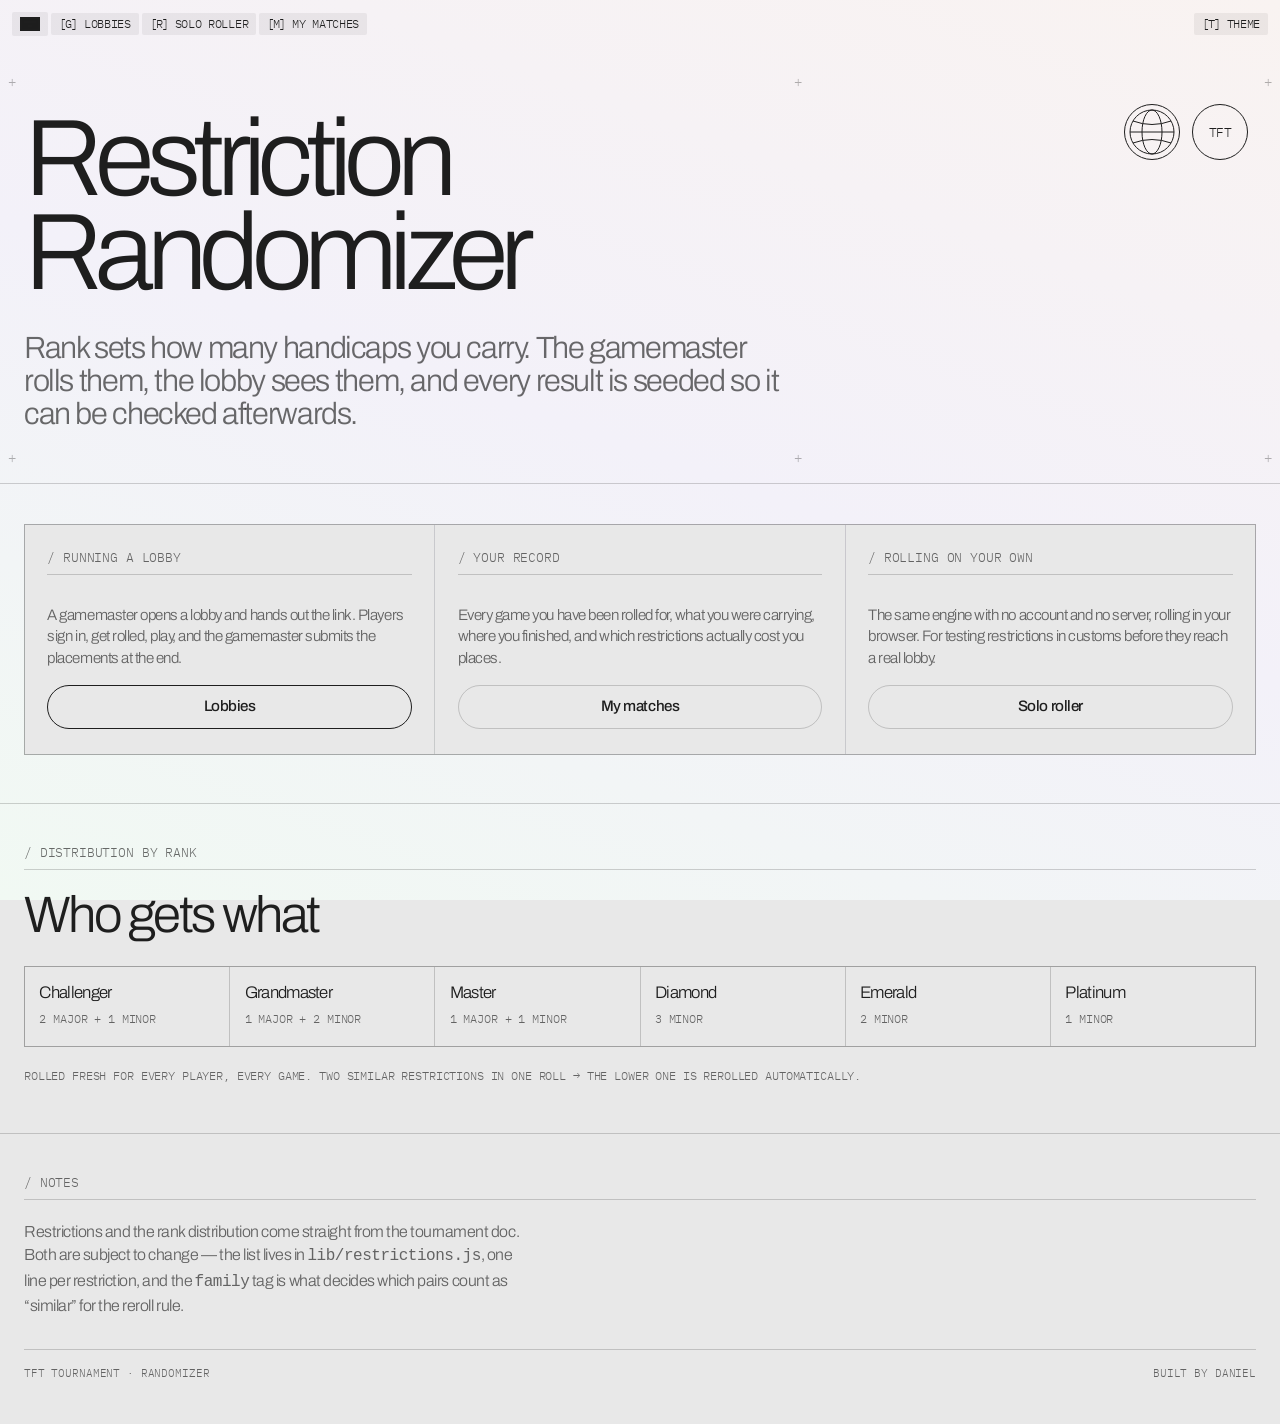
==== commit 8c09e793: "Accounts, placements, standings and per-player stats; split the solo roller onto its own page" ====
--- a/index.html
+++ b/index.html
@@ -15,22 +15,20 @@
 <body>
 
 <header class="topbar">
-  <a class="topbar__flag" href="#top" aria-label="Top">
+  <a class="topbar__flag" href="/" aria-label="Home">
     <svg viewBox="0 0 20 14" width="20" height="14" aria-hidden="true"><rect width="20" height="14" fill="var(--teal)"/><rect x="2" y="2" width="16" height="10" fill="var(--panel)"/><rect x="4" y="4" width="12" height="2" fill="var(--teal)"/><rect x="8" y="8" width="4" height="2" fill="var(--teal)"/></svg>
   </a>
   <nav class="topbar__nav" aria-label="Primary">
-    <a href="#roll" data-key="r"><span class="key">[R]</span> <span class="lbl">ROLL</span></a>
-    <a href="#ranks" data-key="k"><span class="key">[K]</span> <span class="lbl">RANKS</span></a>
-    <a href="#pool" data-key="p"><span class="key">[P]</span> <span class="lbl">POOL</span></a>
-    <a href="#log" data-key="l"><span class="key">[L]</span> <span class="lbl">LOG</span></a>
-    <a href="/session"><span class="key">[G]</span> <span class="lbl">SESSIONS</span></a>
+    <a href="/session"><span class="key">[G]</span> <span class="lbl">LOBBIES</span></a>
+    <a href="/roller"><span class="key">[R]</span> <span class="lbl">SOLO ROLLER</span></a>
+    <a href="/me"><span class="key">[M]</span> <span class="lbl">MY MATCHES</span></a>
   </nav>
+  <span id="navAccount"></span>
   <button class="topbar__btn" id="themeBtn"><span class="key">[T]</span> <span class="lbl">THEME</span></button>
 </header>
 
 <main id="top">
 
-  <!-- ============ HERO ============ -->
   <section class="hero">
     <span class="plus" style="top:1.5rem;left:0.5rem">+</span>
     <span class="plus" style="top:1.5rem;left:62%;--d:0.4s">+</span>
@@ -53,128 +51,36 @@
     </div>
 
     <h1 class="hero__title">Restriction <em>Randomizer</em></h1>
-    <p class="hero__sub">Roll a player&rsquo;s handicaps before their game. Rank sets the count, the pool sets the pain, and every roll is seeded so it can be checked afterwards.</p>
+    <p class="hero__sub">Rank sets how many handicaps you carry. The gamemaster rolls them, the lobby sees them, and every result is seeded so it can be checked afterwards.</p>
   </section>
 
-  <!-- ============ SESSIONS ============ -->
   <section class="gate">
-    <div class="gate__grid">
+    <div class="gate__grid gate__grid--three">
       <div class="gate__card">
-        <div class="section-label">/ RUNNING THE TOURNAMENT</div>
-        <p class="gate__blurb">A gamemaster opens a lobby, players sign in with their League name and a 6-digit passcode, and one dashboard shows every player&rsquo;s restrictions for every game.</p>
-        <a class="btn btn--pill btn--accent" href="/session">Open a session</a>
+        <div class="section-label">/ RUNNING A LOBBY</div>
+        <p class="gate__blurb">A gamemaster opens a lobby and hands out the link. Players sign in, get rolled, play, and the gamemaster submits the placements at the end.</p>
+        <a class="btn btn--pill btn--accent" href="/session">Lobbies</a>
+      </div>
+      <div class="gate__card">
+        <div class="section-label">/ YOUR RECORD</div>
+        <p class="gate__blurb">Every game you have been rolled for, what you were carrying, where you finished, and which restrictions actually cost you places.</p>
+        <a class="btn btn--pill" href="/me">My matches</a>
       </div>
       <div class="gate__card">
         <div class="section-label">/ ROLLING ON YOUR OWN</div>
-        <p class="gate__blurb">Everything below rolls in this browser and saves nowhere else. Good for testing restrictions in customs, or for running a lobby by reading results out loud.</p>
-        <a class="btn btn--pill" href="#roll">Use the solo roller</a>
+        <p class="gate__blurb">The same engine with no account and no server, rolling in your browser. For testing restrictions in customs before they reach a real lobby.</p>
+        <a class="btn btn--pill" href="/roller">Solo roller</a>
       </div>
     </div>
   </section>
 
-  <!-- ============ ROLLER ============ -->
-  <section class="roll" id="roll">
-    <div class="roll__head" data-reveal>
-      <h2 class="title">Roll a player</h2>
-    </div>
-    <div class="roll__body">
-      <div class="controls" data-reveal>
-        <div class="field">
-          <label for="playerName">/ Player</label>
-          <input id="playerName" type="text" placeholder="summoner name" autocomplete="off" spellcheck="false">
-        </div>
-
-        <div class="field">
-          <label for="rankSelect">/ Rank</label>
-          <select id="rankSelect"></select>
-        </div>
-
-        <div class="field">
-          <label id="gameLabel">/ Game</label>
-          <div class="seg" id="gameSeg" role="group" aria-labelledby="gameLabel"></div>
-        </div>
-
-        <div class="field">
-          <label for="seedInput">/ Seed <span class="hint">(blank = new each roll)</span></label>
-          <input id="seedInput" type="text" placeholder="auto" autocomplete="off" spellcheck="false">
-        </div>
-
-        <div class="dist" id="distBox"></div>
-
-        <button class="btn btn--pill btn--accent" id="rollBtn">Roll restrictions</button>
-        <p class="hint">Press <b>R</b> anywhere to roll, <b>C</b> to copy the last result.</p>
-      </div>
-
-      <div class="plate" data-reveal>
-        <div class="plate__bar">
-          <span class="plate__who" id="plateWho">NO ROLL YET</span>
-          <span id="plateRank"></span>
-          <span class="plate__seed">SEED <b id="plateSeed">&mdash;</b></span>
-        </div>
-        <div class="plate__body" id="plateBody">
-          <div class="plate__empty">
-            <span>Pick a rank and hit roll</span>
-          </div>
-        </div>
-        <div class="plate__actions">
-          <button class="btn" id="copyBtn" disabled>Copy for Discord</button>
-          <button class="btn" id="againBtn" disabled>Roll again</button>
-          <button class="btn" id="saveBtn" disabled>Save to log</button>
-        </div>
-      </div>
-    </div>
-  </section>
-
-  <!-- ============ RANKS ============ -->
-  <section class="ranks" id="ranks">
+  <section class="ranks">
     <div class="section-label">/ DISTRIBUTION BY RANK</div>
     <h2 class="title" data-reveal>Who gets what</h2>
-    <div class="ranks__grid" id="ranksGrid" data-reveal></div>
+    <div class="ranks__grid ranks__grid--static" id="ranksGrid" data-reveal></div>
     <p class="hint" style="margin-top:1.25rem">Rolled fresh for every player, every game. Two similar restrictions in one roll &rarr; the lower one is rerolled automatically.</p>
   </section>
 
-  <!-- ============ POOL ============ -->
-  <section class="pool" id="pool">
-    <div class="pool__head">
-      <h2 class="title" data-reveal>Pool <span class="count" id="poolCount"></span></h2>
-      <div class="pool__tools">
-        <button class="btn" id="poolAll">Enable all</button>
-        <button class="btn" id="poolReset">Reset</button>
-      </div>
-    </div>
-    <p class="hint" style="margin-top:0.75rem">Click a restriction to take it out of the draw. Playtesters: switch off anything that turns out to be unworkable and the change sticks in this browser.</p>
-    <div class="pool__cols">
-      <div>
-        <div class="section-label">/ MAJOR <span class="count" id="majorCount"></span></div>
-        <div id="majorList"></div>
-      </div>
-      <div>
-        <div class="section-label">/ MINOR <span class="count" id="minorCount"></span></div>
-        <div id="minorList"></div>
-      </div>
-    </div>
-  </section>
-
-  <!-- ============ LOG ============ -->
-  <section class="log" id="log">
-    <div class="log__head-row">
-      <h2 class="title" data-reveal>Log <span class="count" id="logCount"></span></h2>
-      <div class="log__tools">
-        <button class="btn" id="logCopy">Copy all</button>
-        <button class="btn" id="logCsv">Download CSV</button>
-        <button class="btn" id="logClear">Clear</button>
-      </div>
-    </div>
-    <p class="hint" style="margin-top:0.75rem">Saved rolls live in this browser only. Each row keeps its seed, so any result can be re-rolled and verified later.</p>
-    <div class="log__table">
-      <div class="log__head">
-        <span>/ TIME</span><span>/ PLAYER</span><span>/ RESTRICTIONS</span><span>/ SEED</span>
-      </div>
-      <div id="logRows"></div>
-    </div>
-  </section>
-
-  <!-- ============ FOOTER ============ -->
   <footer class="footer">
     <div class="section-label">/ NOTES</div>
     <p class="footer__blurb">Restrictions and the rank distribution come straight from the tournament doc. Both are subject to change &mdash; the list lives in <code>lib/restrictions.js</code>, one line per restriction, and the <code>family</code> tag is what decides which pairs count as &ldquo;similar&rdquo; for the reroll rule.</p>
@@ -186,9 +92,20 @@
 
 </main>
 
-<div class="toast" id="toast" role="status" aria-live="polite"></div>
-
 <script src="/lib/restrictions.js"></script>
-<script src="/assets/app.js"></script>
+<script src="/assets/nav.js"></script>
+<script>
+(function () {
+  const grid = document.getElementById('ranksGrid');
+  grid.innerHTML = window.TFT.RANKS.map(function (r) {
+    const parts = [];
+    if (r.major) parts.push(r.major + ' major');
+    if (r.minor) parts.push(r.minor + ' minor');
+    return '<div class="rank-card"><span class="rank-card__name">' + r.name + '</span>'
+      + '<span class="rank-card__dist">' + parts.join(' + ') + '</span></div>';
+  }).join('');
+  document.querySelectorAll('[data-reveal]').forEach(function (el) { el.classList.add('is-in'); });
+})();
+</script>
 </body>
 </html>
--- a/assets/styles.css
+++ b/assets/styles.css
@@ -955,3 +955,256 @@
   .pcard__pick { grid-template-columns: 1fr auto; }
   .pcard__pick span { grid-column: 1 / -1; }
 }
+
+/* ============ ACCOUNT CHIP ============ */
+.topbar__acct {
+  font-family: var(--mono);
+  font-size: 12px;
+  line-height: 1;
+  letter-spacing: -0.025em;
+  text-transform: uppercase;
+  color: var(--gold);
+  background: var(--panel);
+  border-radius: 2px;
+  padding: 5px 8px;
+  margin-left: auto;
+  max-width: 14rem;
+  overflow: hidden;
+  text-overflow: ellipsis;
+  white-space: nowrap;
+  transition: background 0.15s, color 0.15s;
+}
+
+.topbar__acct:hover { background: var(--gold); color: var(--bg); }
+.topbar__acct--out { color: var(--teal); }
+.topbar__acct--out:hover { background: var(--teal); }
+
+/* When an account chip is present it owns the auto margin, not the theme
+   button, or both would push and the bar would split in two. */
+#navAccount:not(:empty) + .topbar__btn { margin-left: 3px; }
+
+/* ============ LANDING ============ */
+.gate__grid--three { grid-template-columns: repeat(auto-fit, minmax(min(100%, 17rem), 1fr)); }
+.ranks__grid--static .rank-card { cursor: default; }
+
+.me__actions { display: flex; gap: 0.5rem; align-items: center; margin-top: 2rem; flex-wrap: wrap; }
+
+/* ============ LOBBY LIST ============ */
+.lobbylist { border-top: 1px solid var(--line); }
+
+.lobbyrow {
+  display: grid;
+  grid-template-columns: minmax(0, 1fr) auto 1.5rem;
+  gap: 1rem;
+  align-items: baseline;
+  padding: 0.9rem 0.5rem;
+  border-bottom: 1px dotted var(--line);
+  transition: background 0.12s linear;
+}
+
+.lobbyrow:hover { background: var(--spectrum); color: var(--spectrum-ink); }
+.lobbyrow:hover .lobbyrow__meta, .lobbyrow:hover .lobbyrow__name { color: var(--spectrum-ink); }
+.lobbyrow__name { font-size: 1.05rem; letter-spacing: -0.04em; color: var(--bright); }
+
+.lobbyrow__meta {
+  font-family: var(--mono);
+  font-size: 0.72rem;
+  text-transform: uppercase;
+  letter-spacing: -0.012em;
+  color: var(--dim);
+}
+
+.lobbyrow__go { text-align: right; transition: transform 0.3s var(--ease); }
+.lobbyrow:hover .lobbyrow__go { transform: translateX(4px); }
+
+/* ============ PLACEMENT BADGE ============ */
+.place {
+  font-family: var(--mono);
+  font-size: 0.7rem;
+  font-weight: 400;
+  letter-spacing: 0;
+  text-transform: uppercase;
+  border: 1px solid currentColor;
+  border-radius: 2px;
+  padding: 2px 6px;
+  white-space: nowrap;
+}
+
+.place--top { color: var(--gold); }
+.place--bot { color: var(--dim); }
+.place--pending { color: var(--line); }
+
+/* ============ PLACEMENT ENTRY ============ */
+.results { margin-top: 1.75rem; border-top: 1px dotted var(--line); padding-top: 1.25rem; }
+
+.results__grid {
+  display: grid;
+  grid-template-columns: repeat(auto-fit, minmax(min(100%, 15rem), 1fr));
+  gap: 0.5rem 1.5rem;
+  margin-top: 1rem;
+}
+
+.results__row {
+  display: grid;
+  grid-template-columns: minmax(0, 1fr) 5.5rem;
+  gap: 0.75rem;
+  align-items: center;
+  border-bottom: 1px dotted var(--line);
+  padding: 0.4rem 0.2rem;
+}
+
+.results__name {
+  font-size: 0.95rem;
+  letter-spacing: -0.03em;
+  color: var(--bright);
+  overflow-wrap: anywhere;
+}
+
+.results__pick {
+  font-family: var(--mono);
+  font-size: 0.8rem;
+  color: var(--bright);
+  background: transparent;
+  border: 1px solid var(--line);
+  border-radius: 2px;
+  padding: 4px 6px;
+  cursor: pointer;
+}
+
+.results__pick option { background: var(--bg); color: var(--bright); }
+
+/* ============ STANDINGS ============ */
+.standings { padding: 2rem 1.5rem 3rem; border-bottom: 1px solid var(--line); }
+.standings__table { margin-top: 1.5rem; border-top: 1px solid var(--line); --games: 3; }
+
+.standings__head, .standings__row {
+  display: grid;
+  grid-template-columns: 2rem minmax(0, 1fr) repeat(var(--games), 3.5rem) 4rem 3.5rem;
+  gap: 0.75rem;
+  align-items: baseline;
+  padding: 0.6rem 0.5rem;
+}
+
+.standings__head {
+  font-family: var(--mono);
+  font-size: 0.7rem;
+  text-transform: uppercase;
+  letter-spacing: -0.012em;
+  color: var(--dim);
+  border-bottom: 1px solid var(--line);
+}
+
+.standings__row {
+  border-bottom: 1px dotted var(--line);
+  font-size: 0.95rem;
+  color: var(--bright);
+}
+
+.standings__row.is-me { background: var(--panel); }
+.standings__rank, .standings__cell { font-family: var(--mono); font-size: 0.8rem; color: var(--dim); }
+.standings__pts { font-family: var(--mono); font-size: 0.95rem; color: var(--gold); text-align: right; }
+
+@media (max-width: 720px) {
+  .standings__head { display: none; }
+  .standings__row { grid-template-columns: 2rem minmax(0, 1fr) auto; }
+  .standings__cell { display: none; }
+}
+
+/* ============ STATS ============ */
+.stats { padding: 2rem 1.5rem 2.5rem; border-bottom: 1px solid var(--line); }
+
+.stats__grid {
+  display: grid;
+  grid-template-columns: repeat(auto-fit, minmax(min(50%, 8.5rem), 1fr));
+  gap: 1px;
+  background: var(--line);
+  border: 1px solid var(--line);
+}
+
+.stat-tile {
+  background: var(--bg);
+  padding: 1rem 0.9rem 1.1rem;
+  display: flex;
+  flex-direction: column;
+  gap: 0.35rem;
+}
+
+.stat-tile__value {
+  font-size: clamp(1.5rem, 3vw, 2.1rem);
+  font-weight: 300;
+  letter-spacing: -0.05em;
+  line-height: 1;
+  color: var(--bright);
+}
+
+.stat-tile__label {
+  font-family: var(--mono);
+  font-size: 0.68rem;
+  text-transform: uppercase;
+  letter-spacing: 0.04em;
+  color: var(--dim);
+}
+
+/* ============ RESTRICTION TABLE ============ */
+.rest__table { border-top: 1px solid var(--line); }
+
+.rest__head, .rest__row {
+  display: grid;
+  grid-template-columns: 3.5rem minmax(0, 1fr) 4rem;
+  gap: 0.9rem;
+  align-items: baseline;
+  padding: 0.6rem 0.5rem;
+}
+
+.rest__head {
+  font-family: var(--mono);
+  font-size: 0.7rem;
+  text-transform: uppercase;
+  letter-spacing: -0.012em;
+  color: var(--dim);
+  border-bottom: 1px solid var(--line);
+}
+
+.rest__row { border-bottom: 1px dotted var(--line); font-size: 0.95rem; color: var(--bright); }
+.rest__avg { font-family: var(--mono); font-size: 1rem; color: var(--gold); }
+.rest__games { font-family: var(--mono); font-size: 0.8rem; color: var(--dim); text-align: right; }
+
+.rest__tier {
+  font-family: var(--mono);
+  font-size: 0.62rem;
+  font-weight: 400;
+  letter-spacing: 0;
+  text-transform: uppercase;
+  border: 1px dotted currentColor;
+  padding: 1px 4px;
+  margin-right: 0.5rem;
+}
+
+.rest__tier--major { color: var(--red); }
+.rest__tier--minor { color: var(--blue); }
+
+/* ============ MATCH HISTORY ============ */
+.matches { margin-top: 1.5rem; display: flex; flex-direction: column; gap: 1px; background: var(--line); border: 1px solid var(--line); }
+
+.match { background: var(--bg); padding: 0.9rem 1rem 1rem; display: flex; flex-direction: column; gap: 0.7rem; }
+
+.match__head {
+  display: flex;
+  align-items: baseline;
+  gap: 0.7rem;
+  flex-wrap: wrap;
+  border-bottom: 1px dotted var(--line);
+  padding-bottom: 0.6rem;
+}
+
+.match__lobby { font-size: 1rem; letter-spacing: -0.04em; color: var(--bright); }
+.match__lobby a { border-bottom: 1px dotted var(--line); }
+
+.match__meta {
+  margin-left: auto;
+  font-family: var(--mono);
+  font-size: 0.68rem;
+  text-transform: uppercase;
+  letter-spacing: -0.012em;
+  color: var(--dim);
+}
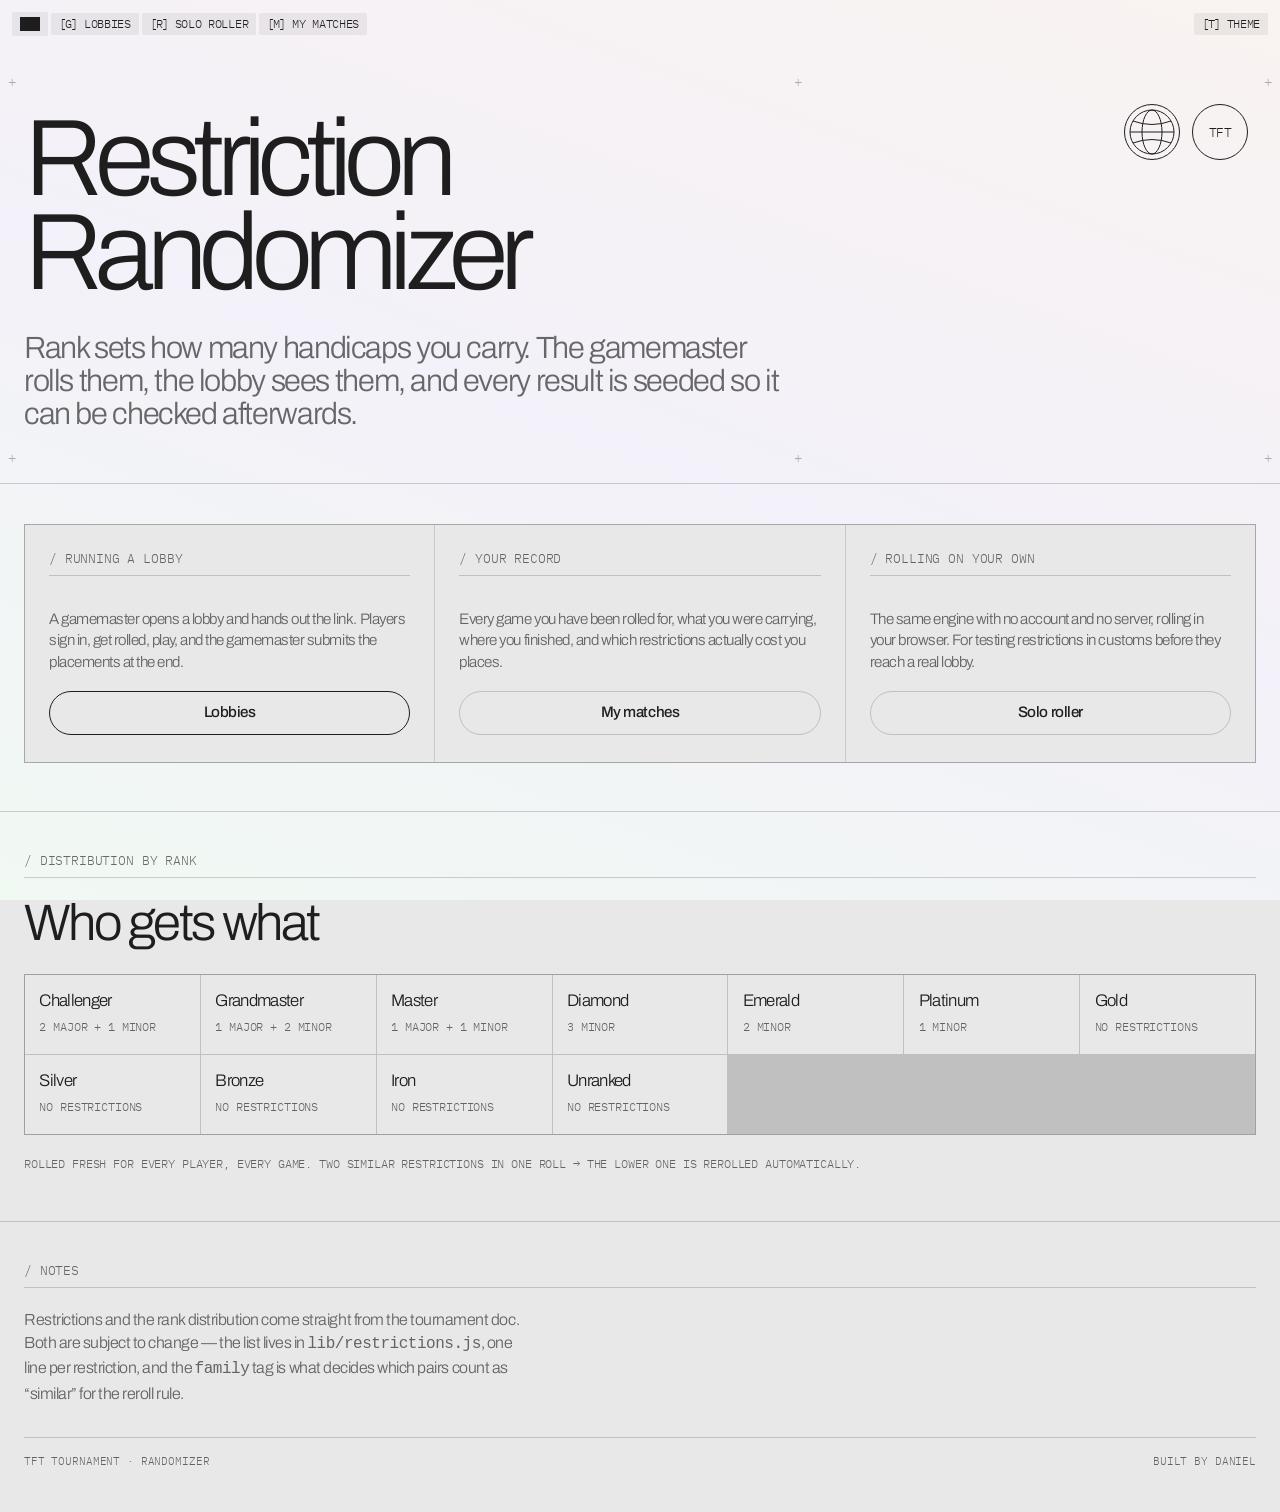
==== commit 9481cfd8: "Open registration to Gold and below: they play clean, and every page says so" ====
--- a/index.html
+++ b/index.html
@@ -98,11 +98,8 @@
 (function () {
   const grid = document.getElementById('ranksGrid');
   grid.innerHTML = window.TFT.RANKS.map(function (r) {
-    const parts = [];
-    if (r.major) parts.push(r.major + ' major');
-    if (r.minor) parts.push(r.minor + ' minor');
     return '<div class="rank-card"><span class="rank-card__name">' + r.name + '</span>'
-      + '<span class="rank-card__dist">' + parts.join(' + ') + '</span></div>';
+      + '<span class="rank-card__dist">' + window.TFT.distText(r) + '</span></div>';
   }).join('');
   document.querySelectorAll('[data-reveal]').forEach(function (el) { el.classList.add('is-in'); });
 })();
--- a/assets/styles.css
+++ b/assets/styles.css
@@ -62,6 +62,11 @@
 
 * { margin: 0; padding: 0; box-sizing: border-box; }
 
+/* The hidden attribute only sets display: none at the weakest possible
+   specificity, so any component rule with its own display silently un-hides the
+   element. Everything here that toggles a panel uses [hidden], so it wins. */
+[hidden] { display: none !important; }
+
 html { scroll-behavior: smooth; }
 
 body {
@@ -155,7 +160,9 @@
   border-radius: 2px;
 }
 
-.topbar__nav { display: flex; gap: 3px; flex-wrap: wrap; }
+/* The nav takes the slack, so whoever you are signed in as and the theme switch
+   sit together on the right instead of trailing the links. */
+.topbar__nav { display: flex; gap: 3px; flex-wrap: wrap; margin-right: auto; }
 
 .topbar__nav a,
 .topbar__btn {
@@ -176,8 +183,6 @@
 
 .topbar__nav a:hover,
 .topbar__btn:hover { background: var(--teal); color: var(--bg); }
-
-.topbar__btn { margin-left: auto; }
 
 .key { letter-spacing: -0.08em; }
 
@@ -746,6 +751,10 @@
 
 .gate { padding: 2.5rem 1.5rem 3rem; border-bottom: 1px solid var(--line); }
 
+/* The sign-in card is the whole page when it shows, so it gets room around it
+   rather than sitting jammed under the bar. */
+.gate--auth { padding: clamp(3rem, 9vh, 6rem) 1.5rem clamp(4rem, 12vh, 8rem); border-bottom: none; }
+
 .gate__grid {
   display: grid;
   grid-template-columns: repeat(auto-fit, minmax(min(100%, 20rem), 1fr));
@@ -754,15 +763,43 @@
   border: 1px solid var(--line);
 }
 
-.gate__grid--one { grid-template-columns: minmax(0, 30rem); justify-content: center; }
+/* A single card has no neighbours to be divided from, so it drops the grid's
+   1px-gap-over-a-background trick — otherwise that background paints the full
+   width of the page as a slab with the card marooned in the middle. */
+.gate__grid--one {
+  grid-template-columns: minmax(0, 30rem);
+  justify-content: center;
+  background: none;
+  border: none;
+  gap: 0;
+}
+
+.gate__grid--one .gate__card {
+  border: 1px solid var(--line);
+  border-radius: 2px;
+  padding: 1.9rem 1.75rem 2rem;
+}
 
 .gate__card {
   background: var(--bg);
   padding: 1.5rem 1.4rem 1.6rem;
   display: flex;
   flex-direction: column;
-  gap: 1rem;
-}
+  gap: 1.15rem;
+}
+
+/* A form is one block child of the card, so the card's gap cannot space its
+   fields: they need their own rhythm or the labels sit on the line above. */
+.gate__card form {
+  display: flex;
+  flex-direction: column;
+  gap: 1.25rem;
+}
+
+.gate__card .field label { margin-bottom: 0.1rem; }
+.gate__card .seg { gap: 4px; }
+.gate__card .seg button { padding: 7px 12px; }
+.gate__card .btn--pill { margin-top: 0.35rem; }
 
 .gate__title {
   font-size: clamp(1.6rem, 3vw, 2.2rem);
@@ -957,6 +994,10 @@
 }
 
 /* ============ ACCOUNT CHIP ============ */
+/* Signed in or not, this sits hard right next to the theme switch: the one
+   place on every page that answers "who am I here". */
+#navAccount { display: flex; align-items: center; }
+
 .topbar__acct {
   font-family: var(--mono);
   font-size: 12px;
@@ -967,7 +1008,6 @@
   background: var(--panel);
   border-radius: 2px;
   padding: 5px 8px;
-  margin-left: auto;
   max-width: 14rem;
   overflow: hidden;
   text-overflow: ellipsis;
@@ -979,9 +1019,7 @@
 .topbar__acct--out { color: var(--teal); }
 .topbar__acct--out:hover { background: var(--teal); }
 
-/* When an account chip is present it owns the auto margin, not the theme
-   button, or both would push and the bar would split in two. */
-#navAccount:not(:empty) + .topbar__btn { margin-left: 3px; }
+
 
 /* ============ LANDING ============ */
 .gate__grid--three { grid-template-columns: repeat(auto-fit, minmax(min(100%, 17rem), 1fr)); }
@@ -1208,3 +1246,44 @@
   letter-spacing: -0.012em;
   color: var(--dim);
 }
+
+/* ============ MEASURE ============
+   The section rules are meant to run the full width of the window — that
+   edge-to-edge line is the whole look. The content inside them is not: past
+   about 1400px the hero headline strands itself in a third of the screen and
+   card text runs to a hundred characters a line.
+
+   So the sections stay full-bleed and their padding does the centring: a normal
+   gutter on a laptop, and on anything wider the leftover half on each side. One
+   rule, no wrapper divs, borders still touch both edges. */
+:root { --gutter: 1.5rem; --measure: 1400px; }
+
+.hero, .gate, .ranks, .pool, .log, .footer, .lobby, .mine, .gmpanel,
+.roster, .standings, .stats, .roll__head, .roll__body {
+  padding-left: max(var(--gutter), calc((100% - var(--measure)) / 2));
+  padding-right: max(var(--gutter), calc((100% - var(--measure)) / 2));
+}
+
+/* The stamps hang off the hero's top right, which is now an inset edge rather
+   than the window's. */
+@media (min-width: 1500px) {
+  .hero__stamps { right: max(2rem, calc((100% - var(--measure)) / 2)); }
+}
+
+/* Cards in a row are equal height, so their buttons should share a baseline
+   instead of each following however long its own paragraph ran. */
+.gate__grid--three .gate__card .btn--pill,
+.gate__grid .gate__card .btn--pill { margin-top: auto; }
+
+.gate__grid--three .gate__card { padding: 1.6rem 1.5rem 1.7rem; }
+
+/* ...but the sign-in card is alone in its grid: there is nothing to line up
+   with, and pinning its button to the bottom would strand it under the hint. */
+.gate__grid--one .gate__card .btn--pill { margin-top: 0.35rem; }
+
+/* A rank below Platinum rolls nothing, which is a result rather than an
+   absence: say so in the accent colour instead of leaving a blank plate that
+   reads as "the gamemaster forgot you". */
+.plate__empty--clean { color: var(--teal); }
+.plate__empty--clean span::after { content: none; }
+.pcard__waiting--clean { color: var(--teal); }
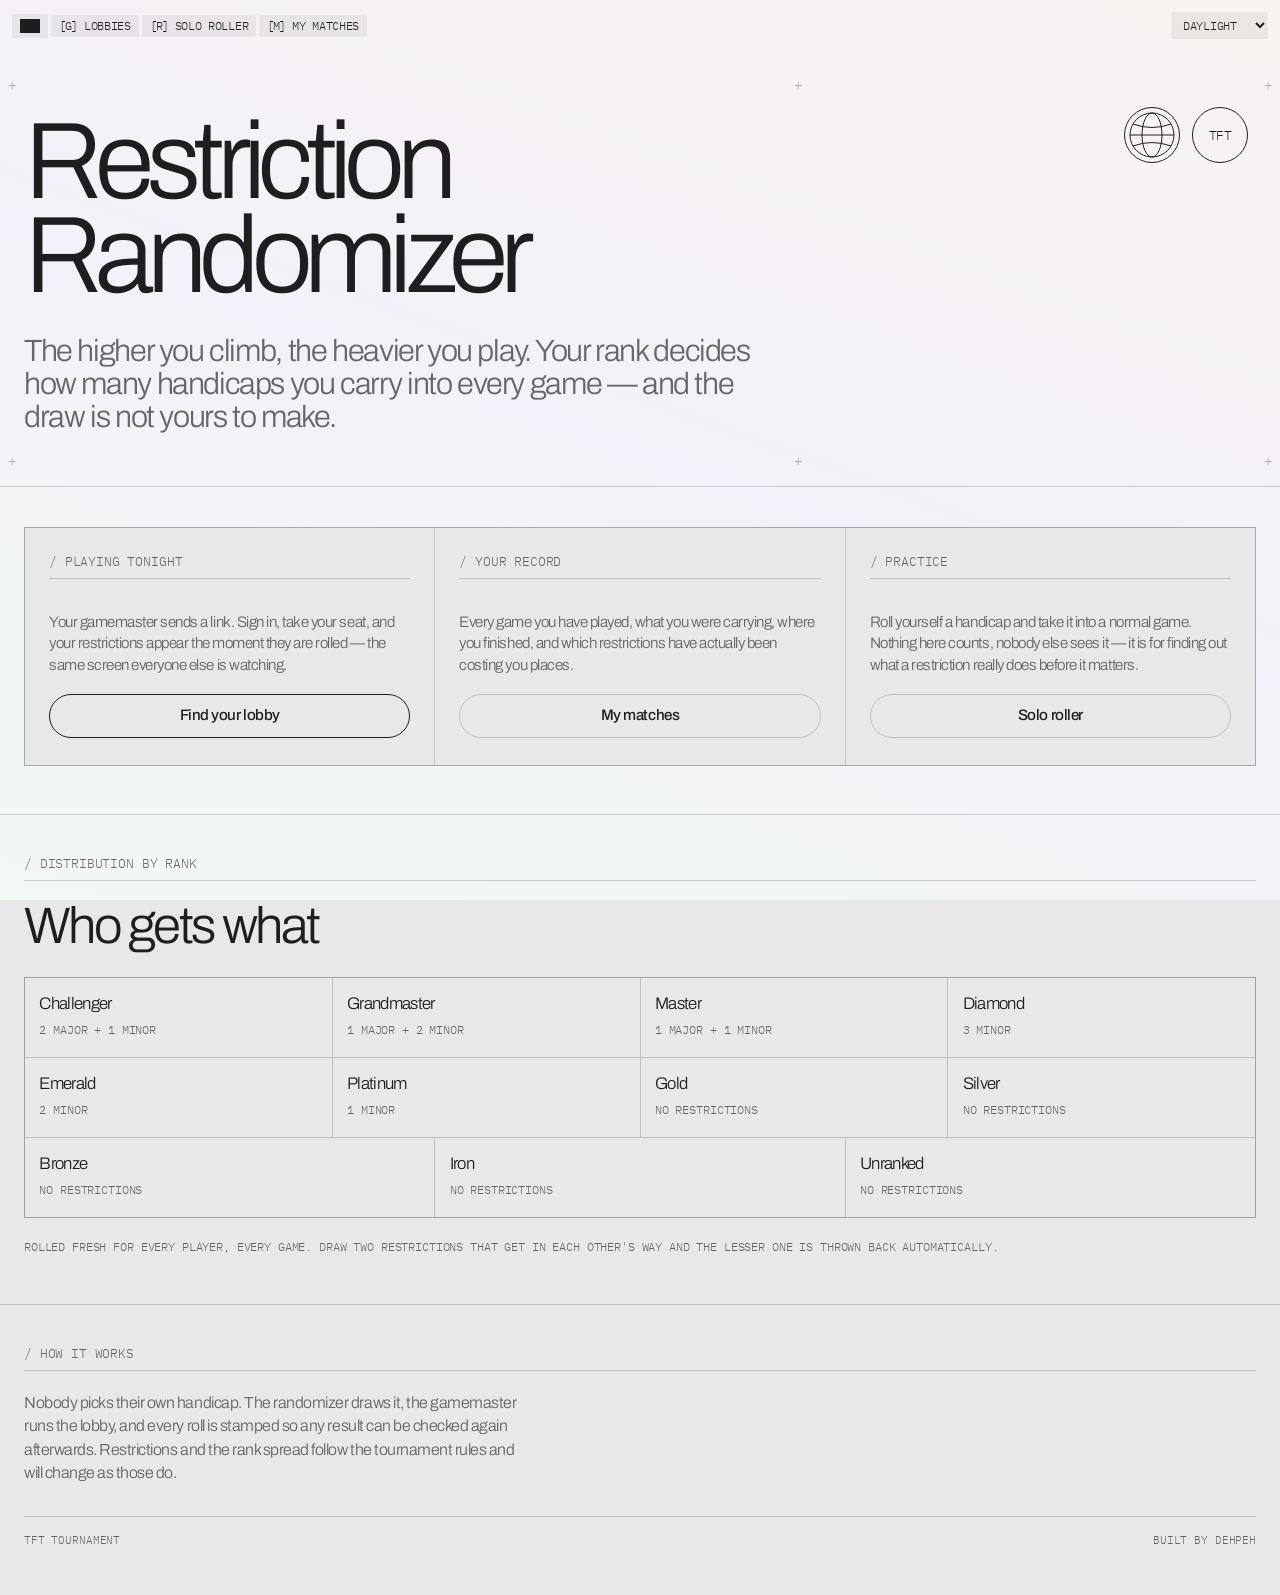
==== commit 9169b384: "Public-facing copy, themed dialogs, rolled details, closed lobbies, penalties and an organiser dashb" ====
--- a/index.html
+++ b/index.html
@@ -4,7 +4,7 @@
 <meta charset="UTF-8">
 <meta name="viewport" content="width=device-width, initial-scale=1.0">
 <title>TFT Restriction Randomizer</title>
-<meta name="description" content="Rolls major and minor restrictions per player, per game, by rank — for the TFT tournament.">
+<meta name="description" content="The TFT tournament where your rank decides your handicap. Lobbies, restrictions, standings and results.">
 <link rel="preconnect" href="https://fonts.googleapis.com">
 <link rel="preconnect" href="https://fonts.gstatic.com" crossorigin>
 <link href="https://fonts.googleapis.com/css2?family=Archivo:wght@200;300;400;500&family=IBM+Plex+Mono:wght@300;400&display=swap" rel="stylesheet">
@@ -24,7 +24,7 @@
     <a href="/me"><span class="key">[M]</span> <span class="lbl">MY MATCHES</span></a>
   </nav>
   <span id="navAccount"></span>
-  <button class="topbar__btn" id="themeBtn"><span class="key">[T]</span> <span class="lbl">THEME</span></button>
+  <select class="topbar__theme" id="themePicker" aria-label="Theme"></select>
 </header>
 
 <main id="top">
@@ -51,24 +51,24 @@
     </div>
 
     <h1 class="hero__title">Restriction <em>Randomizer</em></h1>
-    <p class="hero__sub">Rank sets how many handicaps you carry. The gamemaster rolls them, the lobby sees them, and every result is seeded so it can be checked afterwards.</p>
+    <p class="hero__sub">The higher you climb, the heavier you play. Your rank decides how many handicaps you carry into every game &mdash; and the draw is not yours to make.</p>
   </section>
 
   <section class="gate">
     <div class="gate__grid gate__grid--three">
       <div class="gate__card">
-        <div class="section-label">/ RUNNING A LOBBY</div>
-        <p class="gate__blurb">A gamemaster opens a lobby and hands out the link. Players sign in, get rolled, play, and the gamemaster submits the placements at the end.</p>
-        <a class="btn btn--pill btn--accent" href="/session">Lobbies</a>
+        <div class="section-label">/ PLAYING TONIGHT</div>
+        <p class="gate__blurb">Your gamemaster sends a link. Sign in, take your seat, and your restrictions appear the moment they are rolled &mdash; the same screen everyone else is watching.</p>
+        <a class="btn btn--pill btn--accent" href="/session">Find your lobby</a>
       </div>
       <div class="gate__card">
         <div class="section-label">/ YOUR RECORD</div>
-        <p class="gate__blurb">Every game you have been rolled for, what you were carrying, where you finished, and which restrictions actually cost you places.</p>
+        <p class="gate__blurb">Every game you have played, what you were carrying, where you finished, and which restrictions have actually been costing you places.</p>
         <a class="btn btn--pill" href="/me">My matches</a>
       </div>
       <div class="gate__card">
-        <div class="section-label">/ ROLLING ON YOUR OWN</div>
-        <p class="gate__blurb">The same engine with no account and no server, rolling in your browser. For testing restrictions in customs before they reach a real lobby.</p>
+        <div class="section-label">/ PRACTICE</div>
+        <p class="gate__blurb">Roll yourself a handicap and take it into a normal game. Nothing here counts, nobody else sees it &mdash; it is for finding out what a restriction really does before it matters.</p>
         <a class="btn btn--pill" href="/roller">Solo roller</a>
       </div>
     </div>
@@ -78,21 +78,22 @@
     <div class="section-label">/ DISTRIBUTION BY RANK</div>
     <h2 class="title" data-reveal>Who gets what</h2>
     <div class="ranks__grid ranks__grid--static" id="ranksGrid" data-reveal></div>
-    <p class="hint" style="margin-top:1.25rem">Rolled fresh for every player, every game. Two similar restrictions in one roll &rarr; the lower one is rerolled automatically.</p>
+    <p class="hint" style="margin-top:1.25rem">Rolled fresh for every player, every game. Draw two restrictions that get in each other's way and the lesser one is thrown back automatically.</p>
   </section>
 
   <footer class="footer">
-    <div class="section-label">/ NOTES</div>
-    <p class="footer__blurb">Restrictions and the rank distribution come straight from the tournament doc. Both are subject to change &mdash; the list lives in <code>lib/restrictions.js</code>, one line per restriction, and the <code>family</code> tag is what decides which pairs count as &ldquo;similar&rdquo; for the reroll rule.</p>
+    <div class="section-label">/ HOW IT WORKS</div>
+    <p class="footer__blurb">Nobody picks their own handicap. The randomizer draws it, the gamemaster runs the lobby, and every roll is stamped so any result can be checked again afterwards. Restrictions and the rank spread follow the tournament rules and will change as those do.</p>
     <div class="foot">
-      <span>TFT TOURNAMENT &middot; RANDOMIZER</span>
-      <span>BUILT BY DANIEL</span>
+      <span>TFT TOURNAMENT</span>
+      <span>BUILT BY DEHPEH</span>
     </div>
   </footer>
 
 </main>
 
 <script src="/lib/restrictions.js"></script>
+<script src="/assets/ui.js"></script>
 <script src="/assets/nav.js"></script>
 <script>
 (function () {
--- a/assets/styles.css
+++ b/assets/styles.css
@@ -1287,3 +1287,283 @@
 .plate__empty--clean { color: var(--teal); }
 .plate__empty--clean span::after { content: none; }
 .pcard__waiting--clean { color: var(--teal); }
+
+/* ============ CARBON ============
+   The dark theme with no blue in it: one warm-neutral ramp, an off-white ink,
+   and a single amber accent so a placement or a lobby code still reads as the
+   thing you are meant to look at. */
+[data-theme="carbon"] {
+  --red: #E06C5A;
+  --bg: #141414;
+  --bg-image: none;
+  --panel: #1C1C1C;
+  --line: #2E2E2E;
+  --dim: #8A8A85;
+  --bright: #EDEBE6;
+  --teal: #D8D5CE;
+  --purple: #A9A6A0;
+  --gold: #C9A227;
+  --blue: #A9A6A0;
+  --spectrum-ink: #141414;
+}
+
+/* The spectrum sweep is the one splash of colour on the site; under Carbon it
+   would be the only saturated thing on screen, so it goes quiet too. */
+[data-theme="carbon"] { --spectrum: #3A3A38; }
+[data-theme="carbon"] .row:hover .row__name,
+[data-theme="carbon"] .lobbyrow:hover,
+[data-theme="carbon"] .rank-card:hover,
+[data-theme="carbon"] .standings__row:hover,
+[data-theme="carbon"] .log__row:hover { color: var(--bright); }
+[data-theme="carbon"] ::selection { background: #3A3A38; color: var(--bright); }
+
+/* ============ THEME PICKER ============ */
+.topbar__theme {
+  font-family: var(--mono);
+  font-size: 12px;
+  line-height: 1;
+  letter-spacing: -0.025em;
+  text-transform: uppercase;
+  color: var(--teal);
+  background: var(--panel);
+  border: none;
+  border-radius: 2px;
+  padding: 5px 8px;
+  cursor: pointer;
+  transition: background 0.15s, color 0.15s;
+}
+
+.topbar__theme:hover { background: var(--teal); color: var(--bg); }
+.topbar__theme option { background: var(--bg); color: var(--bright); text-transform: none; }
+
+/* ============ MODAL ============
+   Replaces confirm(): same job, this site's clothes. */
+.modal {
+  position: fixed;
+  inset: 0;
+  z-index: 200;
+  display: grid;
+  place-items: center;
+  padding: 1.5rem;
+  opacity: 0;
+  transition: opacity 0.16s linear;
+}
+
+.modal.is-up { opacity: 1; }
+
+.modal__scrim {
+  position: absolute;
+  inset: 0;
+  background: var(--bg);
+  opacity: 0.82;
+}
+
+.modal__card {
+  position: relative;
+  width: min(30rem, 100%);
+  background: var(--bg);
+  border: 1px solid var(--line);
+  border-radius: 2px;
+  padding: 1.5rem 1.5rem 1.6rem;
+  display: flex;
+  flex-direction: column;
+  gap: 1rem;
+  transform: translateY(8px);
+  transition: transform 0.24s var(--ease);
+}
+
+.modal.is-up .modal__card { transform: none; }
+
+.modal__title {
+  font-size: clamp(1.3rem, 2.4vw, 1.75rem);
+  font-weight: 300;
+  letter-spacing: -0.045em;
+  line-height: 1.1;
+  color: var(--bright);
+}
+
+.modal__body { font-size: 0.98rem; line-height: 1.45; color: var(--dim); }
+.modal__actions { display: flex; gap: 0.5rem; justify-content: flex-end; flex-wrap: wrap; margin-top: 0.25rem; }
+
+.btn--danger { color: var(--red); border-color: var(--red); }
+.btn--danger:hover { background: var(--red); border-color: var(--red); color: var(--bg); }
+
+/* ============ FIELD ERRORS ============ */
+.field--bad input,
+.field--bad select { border-bottom-color: var(--red); }
+
+.field__error {
+  font-family: var(--mono);
+  font-size: 0.7rem;
+  letter-spacing: -0.012em;
+  color: var(--red);
+  margin-top: 0.15rem;
+}
+
+/* ============ ROLLED DETAIL ============
+   Which shop slot, which stage: rolled by the randomizer rather than chosen by
+   the player, so it is marked as a result rather than folded into the text. */
+.detail {
+  display: inline-flex;
+  align-items: baseline;
+  gap: 0.35rem;
+  font-family: var(--mono);
+  font-size: 0.68rem;
+  text-transform: uppercase;
+  letter-spacing: -0.012em;
+  color: var(--gold);
+  border: 1px solid var(--gold);
+  border-radius: 2px;
+  padding: 2px 6px;
+  margin-left: 0.5rem;
+  white-space: nowrap;
+  vertical-align: 1px;
+}
+
+.slot__detail { margin: 0.4rem 0 0; }
+
+/* ============ RANK GRID ============
+   Eleven ranks into a grid of fixed tracks leaves a hole in the last row.
+   Flex with a grow factor lets the final row's cards share the leftover width
+   instead, so the block always ends square. */
+.ranks__grid {
+  display: flex;
+  flex-wrap: wrap;
+  gap: 1px;
+  background: var(--line);
+  border: 1px solid var(--line);
+}
+
+/* A quarter each, so eleven ranks break 4-4-3 and the short last row stretches
+   to close the block rather than leaving a hole in the corner. */
+.ranks__grid .rank-card { flex: 1 1 calc(25% - 1px); min-width: 10rem; }
+
+/* ============ CLOSED LOBBY ============
+   A closed lobby is finished, not merely quiet: it stops taking players, rolls
+   and results, so it should look settled rather than live. */
+.board--closed .mine,
+.board--closed .roster,
+.board--closed .standings,
+.board--closed .gmpanel { opacity: 0.72; }
+
+.board--closed .lobby { border-bottom-color: var(--red); }
+
+.closed-banner {
+  display: flex;
+  align-items: center;
+  gap: 0.6rem;
+  flex-wrap: wrap;
+  font-family: var(--mono);
+  font-size: 0.75rem;
+  text-transform: uppercase;
+  letter-spacing: -0.012em;
+  color: var(--red);
+  border: 1px dotted var(--red);
+  border-radius: 2px;
+  padding: 0.6rem 0.75rem;
+  margin-top: 1.25rem;
+}
+
+.closed-banner b { color: var(--red); font-weight: 400; }
+.closed-banner__actions { display: flex; gap: 0.4rem; margin-left: auto; flex-wrap: wrap; }
+
+.lobbyrow--closed .lobbyrow__name { color: var(--dim); }
+
+.tag--closed { color: var(--red); border-color: var(--red); border-style: solid; }
+.tag--live { color: var(--gold); border-color: var(--gold); border-style: solid; }
+
+/* ============ PENALTIES ============ */
+.penalty {
+  display: flex;
+  align-items: baseline;
+  gap: 0.5rem;
+  font-family: var(--mono);
+  font-size: 0.7rem;
+  text-transform: uppercase;
+  letter-spacing: -0.012em;
+  color: var(--red);
+  border-left: 2px solid var(--red);
+  padding: 0.3rem 0 0.3rem 0.5rem;
+}
+
+.penalty__list { display: flex; flex-direction: column; gap: 0.3rem; margin-top: 0.2rem; }
+
+.penalty__form {
+  display: grid;
+  grid-template-columns: minmax(0, 12rem) minmax(0, 1fr) auto;
+  gap: 0.75rem 1rem;
+  align-items: end;
+  margin: 1rem 0 1.25rem;
+}
+
+@media (max-width: 720px) {
+  .penalty__form { grid-template-columns: 1fr; }
+}
+
+/* ============ ORGANISER ============ */
+.admin__search {
+  font-family: var(--mono);
+  font-size: 0.8rem;
+  color: var(--bright);
+  background: transparent;
+  border: 1px solid var(--line);
+  border-radius: 2px;
+  padding: 0.5rem 0.7rem;
+  min-width: 12rem;
+  outline: none;
+}
+
+.admin__search:focus { border-color: var(--teal); }
+.admin__table { margin-top: 1.5rem; border-top: 1px solid var(--line); }
+
+.admin__row { border-bottom: 1px dotted var(--line); }
+
+.admin__summary {
+  display: flex;
+  align-items: baseline;
+  gap: 0.6rem;
+  flex-wrap: wrap;
+  padding: 0.75rem 0.5rem;
+  cursor: pointer;
+  list-style: none;
+  transition: background 0.12s linear;
+}
+
+.admin__summary::-webkit-details-marker { display: none; }
+.admin__summary:hover { background: var(--panel); }
+.admin__row[open] .admin__summary { background: var(--panel); }
+
+.admin__name { font-size: 1.05rem; letter-spacing: -0.04em; color: var(--bright); }
+
+.admin__nums {
+  margin-left: auto;
+  font-family: var(--mono);
+  font-size: 0.72rem;
+  text-transform: uppercase;
+  letter-spacing: -0.012em;
+  color: var(--dim);
+  text-align: right;
+}
+
+.admin__detail { padding: 0.5rem 0.5rem 1.25rem; display: flex; flex-direction: column; gap: 0.75rem; }
+
+.admin__meta {
+  font-family: var(--mono);
+  font-size: 0.7rem;
+  text-transform: uppercase;
+  letter-spacing: -0.012em;
+  color: var(--dim);
+}
+
+.admin__actions { display: flex; gap: 0.4rem; flex-wrap: wrap; margin-top: 0.25rem; }
+
+.admin__lobby {
+  display: flex;
+  align-items: baseline;
+  gap: 0.75rem;
+  flex-wrap: wrap;
+  padding: 0.75rem 0.5rem;
+  border-bottom: 1px dotted var(--line);
+}
+
+.admin__lobby .admin__name a { border-bottom: 1px dotted var(--line); }
